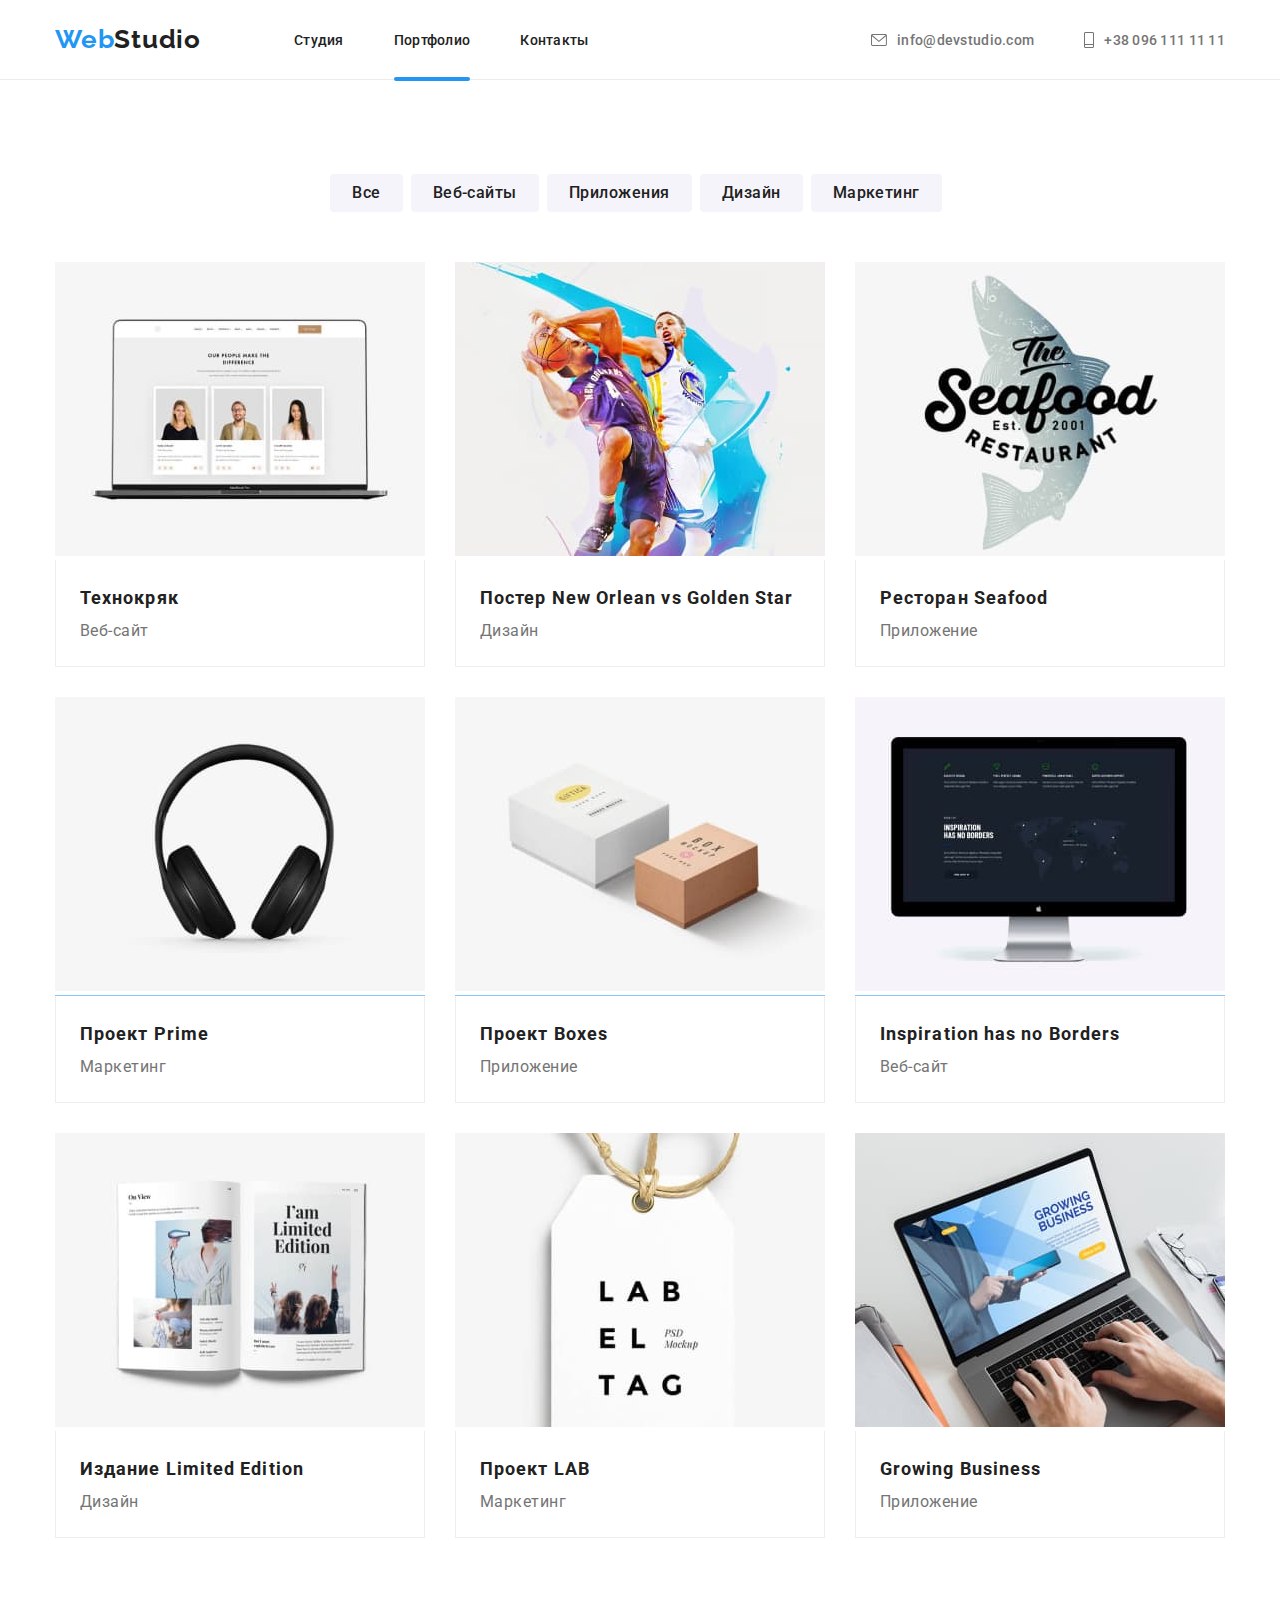
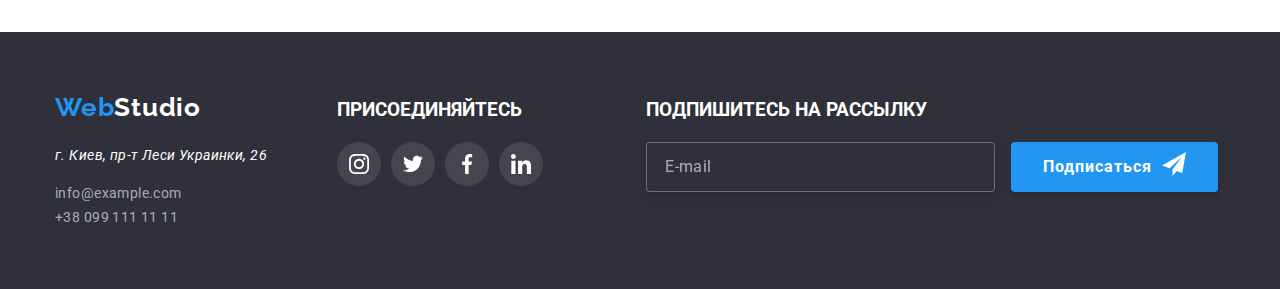
==== portfolio.html @ b33596d6 "8 hw" ====
<!DOCTYPE html>
<html lang="en">
  <head>
    <meta charset="UTF-8" />
    <meta http-equiv="X-UA-Compatible" content="IE=edge" />
    <meta name="viewport" content="width=device-width, initial-scale=1.0" />
    <title>Document</title>
    <link
      rel="stylesheet"
      href="https://cdnjs.cloudflare.com/ajax/libs/modern-normalize/1.1.0/modern-normalize.min.css"
    />
    <link rel="preconnect" href="https://fonts.googleapis.com" />
    <link rel="preconnect" href="https://fonts.gstatic.com" crossorigin />
    <link
      href="https://fonts.googleapis.com/css2?family=Raleway:wght@700&family=Roboto:wght@400;500;700;900&display=swap"
      rel="stylesheet"
    />
    <link rel="stylesheet" href="./css/portfolio.min.css" />
  </head>
  <body>
    <header class="page-header">
      <div class="container header-box">
        <nav class="site-nav">
          <a href="#" class="site-nav__text"
            ><span class="site-nav__logo">Web</span
            ><span class="site-nav__text-size">Studio</span></a
          >
          <ul class="menu">
            <li class="menu__item">
              <a class="menu__link" href="./index.html">Студия</a>
            </li>

            <li class="menu__item">
              <a
                class="menu__link menu__link--activ"
                id="link__curent"
                href="./portfolio.html"
                >Портфолио</a
              >
            </li>

            <li class="menu__item">
              <a class="menu__link" href="#">Контакты</a>
            </li>
          </ul>
        </nav>

        <ul class="list-link">
          <li class="list-link__item">
            <a class="list-link__button" href="mailto:info@devstudio.com">
              <svg class="list-linc__icon" width="16" height="12">
                <use href="./images/symbol-defs.svg#icon-envelope"></use>
              </svg>
              info@devstudio.com</a
            >
          </li>

          <li class="list-link__item">
            <a class="list-link__button" href="tel:+380961111111">
              <svg class="list-link__contact" width="10" height="16">
                <use href="./images/symbol-defs.svg#icon-Vector"></use>
              </svg>
              +38 096 111 11 11</a
            >
          </li>
        </ul>
      </div>
    </header>

    <main>
      <section class="section-pic">
        <div class="container">
          <ul class="section-pic__list">
            <li class="section-pic__item">
              <button class="section-pic__button" type="button">Все</button>
            </li>
            <li class="item">
              <button class="section-pic__button" type="button">Веб-сайты</button>
            </li>
            <li class="item">
              <button class="section-pic__button" type="button">Приложения</button>
            </li>
            <li class="item">
              <button class="section-pic__button" type="button">Дизайн</button>
            </li>
            <li class="item">
              <button class="section-pic__button" type="button">Маркетинг</button>
            </li>
          </ul>

          <h2 class="hidden">picture</h2>
          <ul class="pic-list">
            <li class="pic-list__item">
              <a class="pic-list__link" href="#">
                <div class="thumb-pic">
                  <img src="./images/pic1.jpg" alt="" width="370" />
                  <div class="thumb-section">
                    <p class="thumb-section__text">
                      Технокряк это современная площадка распространения
                      коронавируса. Компании используют эту платформу для
                      цифрового шпионажа и атак на защищённые сервера
                      конкурентов.
                    </p>
                  </div>
                </div>
                <div class="thumb-paragraph">
                  <h3 class="thumb-paragraph__title">Технокряк</h3>
                  <p class="thumb-paragraph__text">Веб-сайт</p>
                </div>
              </a>
            </li>

            <li class="pic-list__item">
              <a href="#" class="pic-list__link">
                <div class="thumb-pic">
                  <img src="./images/pic2.jpg" alt="" width="370" />
                  <div class="thumb-section">
                    <p class="thumb-section__text">
                      Технокряк это современная площадка распространения
                      коронавируса. Компании используют эту платформу для
                      цифрового шпионажа и атак на защищённые сервера
                      конкурентов.
                    </p>
                  </div>
                </div>
                <div class="thumb-paragraph">
                  <h3 class="thumb-paragraph__title" >Постер New Orlean vs Golden Star</h3>
                  <p class="thumb-paragraph__text">Дизайн</p>
                </div>
              </a>
            </li>

            <li class="pic-list__item">
              <a href="#" class="pic-list__link">
                <div class="thumb-pic">
                  <img src="./images/pic3.jpg" alt="" width="370" />
                  <div class="thumb-section">
                    <p class="thumb-section__text">
                      Технокряк это современная площадка распространения
                      коронавируса. Компании используют эту платформу для
                      цифрового шпионажа и атак на защищённые сервера
                      конкурентов.
                    </p>
                  </div>
                </div>
                <div class="thumb-paragraph">
                  <h3 class="thumb-paragraph__title">Ресторан Seafood</h3>
                  <p class="thumb-paragraph__text">Приложение</p>
                </div>
              </a>
            </li>

            <li class="pic-list__item">
              <a href="#" class="pic-list__link">
                <div class="thumb-pic">
                  <img src="./images/pic4.jpg" alt="" width="370" />
                  <div class="thumb-section">
                    <p class="thumb-section__text">
                      Технокряк это современная площадка распространения
                      коронавируса. Компании используют эту платформу для
                      цифрового шпионажа и атак на защищённые сервера
                      конкурентов.
                    </p>
                  </div>
                </div>
                <div class="thumb-paragraph">
                  <h3 class="thumb-paragraph__title">Проект Prime</h3>
                  <p class="thumb-paragraph__text">Маркетинг</p>
                </div>
              </a>
            </li>

            <li class="pic-list__item">
              <a href="#" class="pic-list__link">
                <div class="thumb-pic">
                  <img src="./images/pic5.jpg" alt="" width="370" />
                  <div class="thumb-section">
                    <p class="thumb-section__text">
                      Технокряк это современная площадка распространения
                      коронавируса. Компании используют эту платформу для
                      цифрового шпионажа и атак на защищённые сервера
                      конкурентов.
                    </p>
                  </div>
                </div>
                <div class="thumb-paragraph">
                  <h3 class="thumb-paragraph__title">Проект Boxes</h3>
                  <p class="thumb-paragraph__text">Приложение</p>
                </div>
              </a>
            </li>

            <li class="pic-list__item">
              <a href="#" class="pic-list__link">
                <div class="thumb-pic">
                  <img src="./images/pic6.jpg" alt="" width="370" />
                  <div class="thumb-section">
                    <p class="thumb-section__text">
                      Технокряк это современная площадка распространения
                      коронавируса. Компании используют эту платформу для
                      цифрового шпионажа и атак на защищённые сервера
                      конкурентов.
                    </p>
                  </div>
                </div>
                <div class="thumb-paragraph">
                  <h3  class="thumb-paragraph__title">Inspiration has no Borders</h3>
                  <p class="thumb-paragraph__text">Веб-сайт</p>
                </div>
              </a>
            </li>

            <li class="pic-list__item">
              <a href="#" class="pic-list__link">
                <div class="thumb-pic">
                  <img src="./images/pic7.jpg" alt="" width="370" />
                  <div class="thumb-section">
                    <p class="thumb-section__text">
                      Технокряк это современная площадка распространения
                      коронавируса. Компании используют эту платформу для
                      цифрового шпионажа и атак на защищённые сервера
                      конкурентов.
                    </p>
                  </div>
                </div>
                <div class="thumb-paragraph">
                  <h3 class="thumb-paragraph__title">Издание Limited Edition</h3>
                  <p class="thumb-paragraph__text">Дизайн</p>
                </div>
              </a>
            </li>

            <li class="pic-list__item">
              <a href="#" class="pic-list__link">
                <div class="thumb-pic">
                  <img src="./images/pic8.jpg" alt="" width="370" />
                  <div class="thumb-section">
                    <p class="thumb-section__text">
                      Технокряк это современная площадка распространения
                      коронавируса. Компании используют эту платформу для
                      цифрового шпионажа и атак на защищённые сервера
                      конкурентов.
                    </p>
                  </div>
                </div>
                <div class="thumb-paragraph">
                  <h3 class="thumb-paragraph__title">Проект LAB</h3>
                  <p class="thumb-paragraph__text">Маркетинг</p>
                </div>
              </a>
            </li>



            <li class="pic-list__item">
              <a href="#" class="pic-list__link">
                <div class="thumb-pic">
                  <img
                    class=thumb-section"
                    src="./images/pic9.jpg"
                    alt=""
                    width="370"
                  />
                  <div class="thumb-section">
                    <p class="thumb-section__text">
                      Технокряк это современная площадка распространения
                      коронавируса. Компании используют эту платформу для
                      цифрового шпионажа и атак на защищённые сервера
                      конкурентов.
                    </p>
                  </div>
                </div>
                <div class="thumb-paragraph">
                  <h3 class="thumb-paragraph__title">Growing Business</h3>
                  <p class="thumb-paragraph__text">Приложение</p>
                </div>
              </a>
            </li>
          </ul>
        </div>
      </section>
    </main>

    <!-- footer -->

    <footer class="footer">
      <div class="container footer-container">
        <div class="footer-content">
          <a href="#" class="footer-content__logo"
            ><span class="footer-content--logo">Web</span>Studio</a
          >
          <address class="footer-content__adress">
            <p class="footer-content__text">г. Киев, пр-т Леси Украинки, 26</p>
            <ul class="footer-content__list">
              <li><a class="footer-content__link" href="mailto:info@example.com">info@example.com</a></li>
              <li><a class="footer-content__link href="tel:+380991111111">+38 099 111 11 11</a></li>
            </ul>
          </address>
        </div>

        <div class="footer-social">
          <h3 class="footer-social__title">присоединяйтесь</h3>
          <ul class="footer-social__list">
            <li class="footer-social__item">
              <a href="#" class="footer-social__link">
                <svg class="footer-social__icon" width="20" height="20">
                  <use href="./images/symbol-defs2.svg#icon-instagram"></use>
                </svg>
              </a>
            </li>

            <li class="footer-social__item">
              <a class="footer-social__link" href="#">
                <svg class="footer-social__icon" width="20" height="20">
                  <use href="./images/symbol-defs2.svg#icon-twitter"></use>
                </svg>
              </a>
            </li>

            <li class="footer-social__item">
              <a class="footer-social__link" href="#">
                <svg class="footer-social__icon" width="20" height="20">
                  <use href="./images/symbol-defs2.svg#icon-facebook"></use>
                </svg>
              </a>
            </li>

            <li class="footer-social__item">
              <a class="footer-social__link" href="#">
                <svg class="footer-social__icon" width="20" height="20">
                  <use href="./images/symbol-defs2.svg#icon-linkedin"></use>
                </svg>
              </a>
            </li>
          </ul>
        </div>

        <div class="footer-form">
          <h3 class="footer-social__title">Подпишитесь на рассылку</h3>
          <input class="footer-form__input" type="email" name="email" id="email" placeholder="E-mail" />
          <button type="submit" class="btn-box-form">
            Подписаться
            <svg class="footer-form__icon" width="24" height="24">
              <use href="./images/symbol-defs6.svg#icon-send"></use>
            </svg>
          </button>
          
        </div>
      </div>
    </footer>

  </body>
</html>
---- css/portfolio.min.css ----
body{font-family:"Roboto",sans-serif}li{list-style-type:none}.list{padding:0;margin:0}.container{width:1200px;margin:0 auto;padding-left:15px;padding-right:15px}.header-box{display:-webkit-box;display:-ms-flexbox;display:flex;margin-left:auto}.page-header{border-bottom:1px solid #ececec}.section-box{padding-top:94px}.header{margin:0}.site-nav__logo{color:#2196f3;font-family:Raleway;font-weight:bold;font-size:26px;line-height:31px;letter-spacing:.03em}.studio{color:#212121}.site-nav__text-size{text-decoration:none;color:#212121;font-family:Raleway;font-weight:bold;font-size:26px;line-height:31px;letter-spacing:.03em}.site-nav{display:-webkit-box;display:-ms-flexbox;display:flex;-webkit-box-align:center;-ms-flex-align:center;align-items:center}.site-nav a{display:block;padding-bottom:24px;padding-top:24px;color:#212121;text-decoration:none;font-weight:500;font-size:14px;line-height:16px;letter-spacing:.02em;-webkit-transition:color 250ms cubic-bezier(0.4, 0, 0.2, 1);-o-transition:color 250ms cubic-bezier(0.4, 0, 0.2, 1);transition:color 250ms cubic-bezier(0.4, 0, 0.2, 1)}.menu{display:-webkit-box;display:-ms-flexbox;display:flex;margin-left:93px;padding:0;margin-top:0;margin-bottom:0}.menu__item{margin-right:50px}.menu__item:last-child{margin-right:0}.menu__link--activ{position:relative;display:block}.menu__link--activ::after{content:"";position:absolute;left:0;bottom:-9px;display:block;width:100%;height:4px;background-color:tomato;border-radius:2px;background:#2196f3;-webkit-transition:opacity 250ms cubic-bezier(0.4, 0, 0.2, 1);-o-transition:opacity 250ms cubic-bezier(0.4, 0, 0.2, 1);transition:opacity 250ms cubic-bezier(0.4, 0, 0.2, 1)}.menu__link:hover::after,.menu__link:focus::after{opacity:1}.menu__link:hover,.menu__link:focus{color:#2196f3}.list-link{display:-webkit-box;display:-ms-flexbox;display:flex;margin-left:auto;margin-top:0;margin-bottom:0;display:flex;margin-left:auto;padding:0}.list-link a{color:#757575;text-decoration:none;font-weight:500;font-size:14px;line-height:16px;letter-spacing:.02em}.list-link__item{margin-left:auto;display:-webkit-box;display:-ms-flexbox;display:flex;-webkit-box-align:center;-ms-flex-align:center;align-items:center}.list-link__button:hover svg,.list-link__button:focus svg{fill:#2196f3}.list-link__contact{margin-right:10px;fill:#757575;-webkit-transition:fill 250ms cubic-bezier(0.4, 0, 0.2, 1);-o-transition:fill 250ms cubic-bezier(0.4, 0, 0.2, 1);transition:fill 250ms cubic-bezier(0.4, 0, 0.2, 1)}.list-linc__icon{margin-right:10px;fill:#757575;-webkit-transition:fill 250ms cubic-bezier(0.4, 0, 0.2, 1);-o-transition:fill 250ms cubic-bezier(0.4, 0, 0.2, 1);transition:fill 250ms cubic-bezier(0.4, 0, 0.2, 1)}.list-link__button{margin-left:50px;display:-webkit-box;display:-ms-flexbox;display:flex;-webkit-box-align:center;-ms-flex-align:center;align-items:center;-webkit-transition:color 250ms cubic-bezier(0.4, 0, 0.2, 1);-o-transition:color 250ms cubic-bezier(0.4, 0, 0.2, 1);transition:color 250ms cubic-bezier(0.4, 0, 0.2, 1)}.list-link__button:hover,.list-link__button:focus{color:#2196f3}.list-link__button:hover .list-link__contact{fill:#2196f3}.list-link__button:hover .list-linc__icon{fill:#2196f3}.hidden{position:absolute;clip:rect(0 0 0 0);width:1px;height:1px;margin:-1px}.section-pic{padding-top:94px;padding-bottom:94px}.section-pic__list{display:-webkit-box;display:-ms-flexbox;display:flex;-webkit-box-pack:center;-ms-flex-pack:center;justify-content:center;padding-left:0;margin:0;margin-bottom:50px}.section-pic__button{background:#f5f4fa;border:none;color:#212121;font-style:normal;font-weight:500;font-size:16px;line-height:26px;letter-spacing:.03em;font-family:inherit;padding:6px 22px;border-radius:4px;margin-right:8px;cursor:pointer;-webkit-transition:background 250ms cubic-bezier(0.4, 0, 0.2, 1),color 250ms cubic-bezier(0.4, 0, 0.2, 1),-webkit-box-shadow 250ms cubic-bezier(0.4, 0, 0.2, 1);transition:background 250ms cubic-bezier(0.4, 0, 0.2, 1),color 250ms cubic-bezier(0.4, 0, 0.2, 1),-webkit-box-shadow 250ms cubic-bezier(0.4, 0, 0.2, 1);-o-transition:background 250ms cubic-bezier(0.4, 0, 0.2, 1),color 250ms cubic-bezier(0.4, 0, 0.2, 1),box-shadow 250ms cubic-bezier(0.4, 0, 0.2, 1);transition:background 250ms cubic-bezier(0.4, 0, 0.2, 1),color 250ms cubic-bezier(0.4, 0, 0.2, 1),box-shadow 250ms cubic-bezier(0.4, 0, 0.2, 1);transition:background 250ms cubic-bezier(0.4, 0, 0.2, 1),color 250ms cubic-bezier(0.4, 0, 0.2, 1),box-shadow 250ms cubic-bezier(0.4, 0, 0.2, 1),-webkit-box-shadow 250ms cubic-bezier(0.4, 0, 0.2, 1)}.section-pic__button:hover,.section-pic__button:focus{background-color:#2196f3;color:#fff;-webkit-box-shadow:0px 3px 1px rgba(0,0,0,.1),0px 1px 2px rgba(0,0,0,.08),0px 2px 2px rgba(0,0,0,.12);box-shadow:0px 3px 1px rgba(0,0,0,.1),0px 1px 2px rgba(0,0,0,.08),0px 2px 2px rgba(0,0,0,.12)}.pic-list{display:-webkit-box;display:-ms-flexbox;display:flex;-ms-flex-wrap:wrap;flex-wrap:wrap;margin:0;padding:0;margin-top:-30px;margin-left:-30px}.pic-list__item{-ms-flex-preferred-size:calc((100% - 90px) / 3);flex-basis:calc((100% - 90px) / 3);margin-left:30px;margin-top:30px}.pic-list__link{display:block;text-decoration:none;-webkit-transition:-webkit-box-shadow 250ms cubic-bezier(0.4, 0, 0.2, 1);transition:-webkit-box-shadow 250ms cubic-bezier(0.4, 0, 0.2, 1);-o-transition:box-shadow 250ms cubic-bezier(0.4, 0, 0.2, 1);transition:box-shadow 250ms cubic-bezier(0.4, 0, 0.2, 1);transition:box-shadow 250ms cubic-bezier(0.4, 0, 0.2, 1), -webkit-box-shadow 250ms cubic-bezier(0.4, 0, 0.2, 1)}.pic-list__link:hover,.pic-list__link:focus{-webkit-box-shadow:0px 1px 1px rgba(0,0,0,.12),0px 4px 4px rgba(0,0,0,.06),1px 4px 6px rgba(0,0,0,.16);box-shadow:0px 1px 1px rgba(0,0,0,.12),0px 4px 4px rgba(0,0,0,.06),1px 4px 6px rgba(0,0,0,.16)}.pic-list__link:hover .thumb-section,.pic-list__link:focus .thumb-section{-webkit-transform:translateY(0);-ms-transform:translateY(0);transform:translateY(0)}.thumb-pic{position:relative;overflow:hidden}.thumb-pic::before{display:inline-block}.thumb-section{-webkit-transform:translateY(100%);-ms-transform:translateY(100%);transform:translateY(100%);-webkit-transition:-webkit-transform 250ms cubic-bezier(0.4, 0, 0.2, 1);transition:-webkit-transform 250ms cubic-bezier(0.4, 0, 0.2, 1);-o-transition:transform 250ms cubic-bezier(0.4, 0, 0.2, 1);transition:transform 250ms cubic-bezier(0.4, 0, 0.2, 1);transition:transform 250ms cubic-bezier(0.4, 0, 0.2, 1), -webkit-transform 250ms cubic-bezier(0.4, 0, 0.2, 1);position:absolute;top:0;left:0;padding:63px 24px;display:inline-block;content:"";width:100%;height:100%;background:rgba(33,150,243,.9)}.thumb-section__text{font-family:Roboto;font-style:normal;font-weight:400;font-size:18px;line-height:28px;letter-spacing:.03em;color:#fff}.thumb-paragraph{border-right:1px solid #eee;border-bottom:1px solid #eee;border-left:1px solid #eee;padding:20px 24px}.thumb-paragraph__title{font-weight:700;font-size:18px;line-height:36px;letter-spacing:.06em;color:#212121;margin:0}.thumb-paragraph__text{font-weight:normal;font-size:16px;line-height:30px;letter-spacing:.03em;color:#757575;margin:0}.footer{background:#2f303a;padding-top:60px;padding-bottom:60px}.footer-container{display:-webkit-box;display:-ms-flexbox;display:flex;-webkit-box-align:baseline;-ms-flex-align:baseline;align-items:baseline}.footer-content__logo{display:inline-block;padding-bottom:20px;color:#fff;font-family:Raleway;text-decoration:none;font-weight:bold;font-size:26px;line-height:31px;letter-spacing:.03em}.footer-content--logo{color:#2196f3;font-family:Raleway;font-weight:bold;font-size:26px;line-height:31px;letter-spacing:.03em}.footer-content__text{color:#fff;font-weight:normal;font-size:14px;line-height:24px;letter-spacing:.03em;margin-top:0}.footer-content__list{padding:0;margin:0}.footer-content__link{color:rgba(255,255,255,.6);text-decoration:none;font-style:normal;font-weight:400;font-size:14px;line-height:24px;letter-spacing:.03em}.footer-social{margin-left:70px}.footer-social__title{color:#fff;margin:0;margin-bottom:20px;text-transform:uppercase}.footer-social__list{display:-webkit-box;display:-ms-flexbox;display:flex;margin:0;padding:0}.footer-social__item{margin-right:10px}.footer-social__link{width:44px;height:44px;background-color:rgba(255,255,255,.1);border-radius:50%;display:-webkit-inline-box;display:-ms-inline-flexbox;display:inline-flex;-webkit-box-align:center;-ms-flex-align:center;align-items:center;-webkit-box-pack:center;-ms-flex-pack:center;justify-content:center;-webkit-transition:background-color 250ms cubic-bezier(0.4, 0, 0.2, 1);-o-transition:background-color 250ms cubic-bezier(0.4, 0, 0.2, 1);transition:background-color 250ms cubic-bezier(0.4, 0, 0.2, 1)}.footer-social__link:hover .footer-social__icon,.footer-social__link:focus .footer-social__icon{fill:#fff}.footer-social__link:hover,.footer-social__link:focus{background-color:#2196f3}.footer-social__link:last-child{margin-right:0}.footer-social__icon{fill:#fff}.footer-form{margin-left:93px}.footer-form__input{width:349px;height:50px;margin-right:12px;border:1px solid rgba(255,255,255,.3);-webkit-filter:drop-shadow(0px 4px 4px rgba(0, 0, 0, 0.15));filter:drop-shadow(0px 4px 4px rgba(0, 0, 0, 0.15));border-radius:4px;background:#2f303a;color:#fff}.btn-box-form{display:-webkit-inline-box;display:-ms-inline-flexbox;display:inline-flex;color:#fff;background:#2196f3;font-weight:700;font-size:16px;font-family:inherit;line-height:30px;text-align:center;letter-spacing:.06em;padding:10px 32px;border:none;background:#2196f3;-webkit-box-shadow:0px 4px 4px rgba(0,0,0,.15);box-shadow:0px 4px 4px rgba(0,0,0,.15);border-radius:4px;cursor:pointer}.footer-form__icon{margin-left:10px}.footer-form__input::-webkit-input-placeholder{padding:15px 0 15px 16px;font-size:16px;line-height:20px;letter-spacing:.03em;color:rgba(255,255,255,.6)}.footer-form__input::-moz-placeholder{padding:15px 0 15px 16px;font-size:16px;line-height:20px;letter-spacing:.03em;color:rgba(255,255,255,.6)}.footer-form__input:-ms-input-placeholder{padding:15px 0 15px 16px;font-size:16px;line-height:20px;letter-spacing:.03em;color:rgba(255,255,255,.6)}.footer-form__input::-ms-input-placeholder{padding:15px 0 15px 16px;font-size:16px;line-height:20px;letter-spacing:.03em;color:rgba(255,255,255,.6)}.footer-form__input::placeholder{padding:15px 0 15px 16px;font-size:16px;line-height:20px;letter-spacing:.03em;color:rgba(255,255,255,.6)}.footer-social__title{color:#fff;margin:0;margin-bottom:20px;text-transform:uppercase}/*# sourceMappingURL=portfolio.min.css.map */
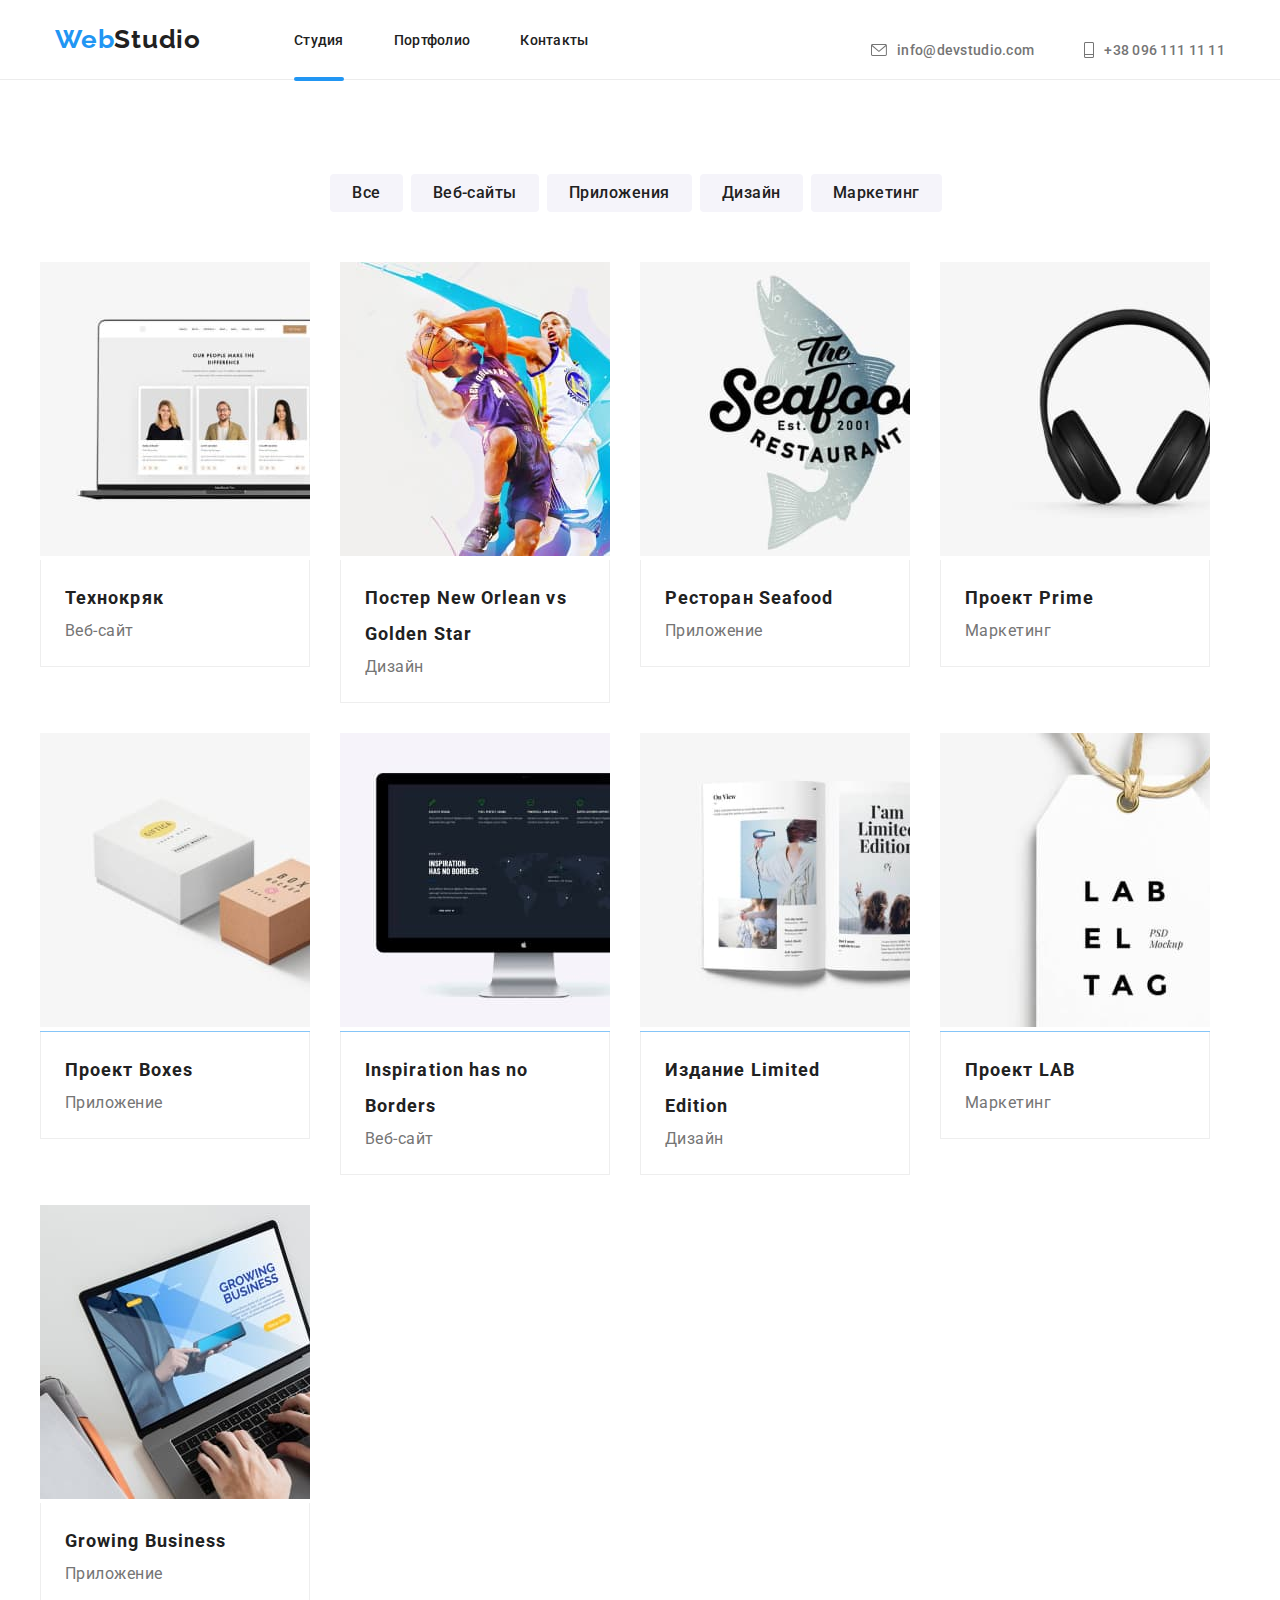
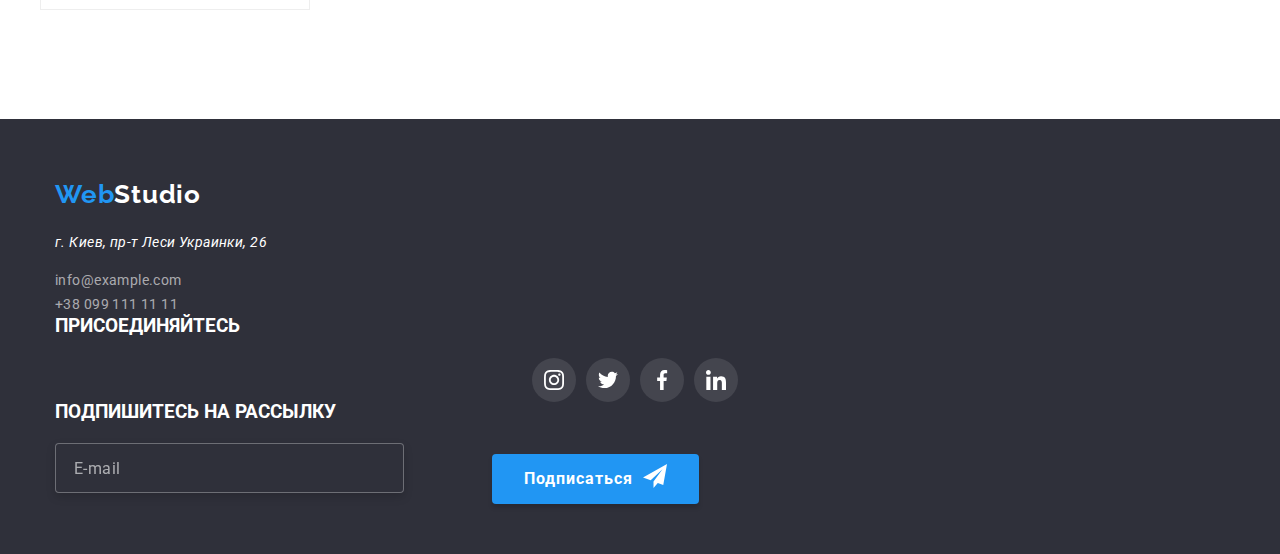
==== commit fb63b2a7: "almost the end" ====
--- a/portfolio.html
+++ b/portfolio.html
@@ -18,36 +18,92 @@
     <link rel="stylesheet" href="./css/portfolio.min.css" />
   </head>
   <body>
+
+   
     <header class="page-header">
       <div class="container header-box">
         <nav class="site-nav">
-          <a href="#" class="site-nav__text"
-            ><span class="site-nav__logo">Web</span
-            ><span class="site-nav__text-size">Studio</span></a
-          >
+          <a href="#" class=" site-nav__text "><span class="site-nav__logo">Web</span><span class="site-nav__text-size">Studio</span></a>
+          
+            <button
+            class="menu-toggle js-open-menu"
+            aria-expanded="false"
+            aria-controls="mobile-menu">
+         
+            <svg width="40" height="40" aria aria-label="переключатель мобильного меню"> 
+            
+              <use class="icon-menu" href="./images/sprite.svg#icon-menu"></use>
+              
+            </svg>
+          </button>
+          <div class="menu-container js-menu-container" id="mobile-menu" >
+            <button class="menu-toggle js-close-menu">
+             <svg width="40" height="40">
+              <use class="icon-cross" href="./images/sprite.svg#icon-cross"></use>
+            </button>
+
+             </svg>
+            
+<div class="box" >
+  <ul class="box__list">
+    <li class="box__box">
+      <a  id="box__item" class="menu__link" href="./index.html">Студия</a>
+    </li>
+
+    <li  class="box__box">
+      <a  id="box__item" class="menu__link" href="./portfolio.html">Портфолио</a>
+    </li>
+
+    <li  class="box__box">
+      <a  id="box__item" class="menu__link" href="#">Контакты</a>
+    </li>
+  </ul>
+  
+  <ul class="phone">
+    <li class="phone__list" >
+      <a id="phone__link" href="tel:+380961111111"> +38 096 111 11 11</a>
+    </li>
+    <li class="mail__list">
+      <a  id="mail__link" href="mailto:info@devstudio.com">info@devstudio.com</a>
+    </li>
+  </ul>
+<div class="social-department">
+  <span class="social-department__link" >Instagram</span>  |  <span class="social-department__link">Twitter</span>  |  <span class="social-department__link">Facebook</span>  |  <span class="social-department__link">LinkedIn</span>
+</div>
+  
+</div>
+
+
+          </div>
+
           <ul class="menu">
             <li class="menu__item">
-              <a class="menu__link" href="./index.html">Студия</a>
-            </li>
-
+              <a
+                class="menu__link  menu__link--activ"
+                id="link__curent"
+                href="./index.html"
+                >Студия</a
+              >
+            </li>
             <li class="menu__item">
-              <a
-                class="menu__link menu__link--activ"
-                id="link__curent"
-                href="./portfolio.html"
-                >Портфолио</a
-              >
+              <a class="menu__link" href="./portfolio.html">Портфолио</a>
             </li>
 
             <li class="menu__item">
               <a class="menu__link" href="#">Контакты</a>
             </li>
           </ul>
+         
         </nav>
+
+
 
         <ul class="list-link">
           <li class="list-link__item">
-            <a class="list-link__button" href="mailto:info@devstudio.com">
+            <a
+              class="list-link__button"
+              href="mailto:info@devstudio.com"
+            >
               <svg class="list-linc__icon" width="16" height="12">
                 <use href="./images/symbol-defs.svg#icon-envelope"></use>
               </svg>
@@ -65,6 +121,7 @@
           </li>
         </ul>
       </div>
+
     </header>
 
     <main>
@@ -285,6 +342,7 @@
 
     <footer class="footer">
       <div class="container footer-container">
+       <div class="beseline">
         <div class="footer-content">
           <a href="#" class="footer-content__logo"
             ><span class="footer-content--logo">Web</span>Studio</a
@@ -334,6 +392,7 @@
             </li>
           </ul>
         </div>
+       </div>
 
         <div class="footer-form">
           <h3 class="footer-social__title">Подпишитесь на рассылку</h3>
@@ -349,5 +408,6 @@
       </div>
     </footer>
 
+    <Script src="./js/menu.js"></Script>
   </body>
 </html>
--- a/css/portfolio.min.css
+++ b/css/portfolio.min.css
@@ -1 +1 @@
-body{font-family:"Roboto",sans-serif}li{list-style-type:none}.list{padding:0;margin:0}.container{width:1200px;margin:0 auto;padding-left:15px;padding-right:15px}.header-box{display:-webkit-box;display:-ms-flexbox;display:flex;margin-left:auto}.page-header{border-bottom:1px solid #ececec}.section-box{padding-top:94px}.header{margin:0}.site-nav__logo{color:#2196f3;font-family:Raleway;font-weight:bold;font-size:26px;line-height:31px;letter-spacing:.03em}.studio{color:#212121}.site-nav__text-size{text-decoration:none;color:#212121;font-family:Raleway;font-weight:bold;font-size:26px;line-height:31px;letter-spacing:.03em}.site-nav{display:-webkit-box;display:-ms-flexbox;display:flex;-webkit-box-align:center;-ms-flex-align:center;align-items:center}.site-nav a{display:block;padding-bottom:24px;padding-top:24px;color:#212121;text-decoration:none;font-weight:500;font-size:14px;line-height:16px;letter-spacing:.02em;-webkit-transition:color 250ms cubic-bezier(0.4, 0, 0.2, 1);-o-transition:color 250ms cubic-bezier(0.4, 0, 0.2, 1);transition:color 250ms cubic-bezier(0.4, 0, 0.2, 1)}.menu{display:-webkit-box;display:-ms-flexbox;display:flex;margin-left:93px;padding:0;margin-top:0;margin-bottom:0}.menu__item{margin-right:50px}.menu__item:last-child{margin-right:0}.menu__link--activ{position:relative;display:block}.menu__link--activ::after{content:"";position:absolute;left:0;bottom:-9px;display:block;width:100%;height:4px;background-color:tomato;border-radius:2px;background:#2196f3;-webkit-transition:opacity 250ms cubic-bezier(0.4, 0, 0.2, 1);-o-transition:opacity 250ms cubic-bezier(0.4, 0, 0.2, 1);transition:opacity 250ms cubic-bezier(0.4, 0, 0.2, 1)}.menu__link:hover::after,.menu__link:focus::after{opacity:1}.menu__link:hover,.menu__link:focus{color:#2196f3}.list-link{display:-webkit-box;display:-ms-flexbox;display:flex;margin-left:auto;margin-top:0;margin-bottom:0;display:flex;margin-left:auto;padding:0}.list-link a{color:#757575;text-decoration:none;font-weight:500;font-size:14px;line-height:16px;letter-spacing:.02em}.list-link__item{margin-left:auto;display:-webkit-box;display:-ms-flexbox;display:flex;-webkit-box-align:center;-ms-flex-align:center;align-items:center}.list-link__button:hover svg,.list-link__button:focus svg{fill:#2196f3}.list-link__contact{margin-right:10px;fill:#757575;-webkit-transition:fill 250ms cubic-bezier(0.4, 0, 0.2, 1);-o-transition:fill 250ms cubic-bezier(0.4, 0, 0.2, 1);transition:fill 250ms cubic-bezier(0.4, 0, 0.2, 1)}.list-linc__icon{margin-right:10px;fill:#757575;-webkit-transition:fill 250ms cubic-bezier(0.4, 0, 0.2, 1);-o-transition:fill 250ms cubic-bezier(0.4, 0, 0.2, 1);transition:fill 250ms cubic-bezier(0.4, 0, 0.2, 1)}.list-link__button{margin-left:50px;display:-webkit-box;display:-ms-flexbox;display:flex;-webkit-box-align:center;-ms-flex-align:center;align-items:center;-webkit-transition:color 250ms cubic-bezier(0.4, 0, 0.2, 1);-o-transition:color 250ms cubic-bezier(0.4, 0, 0.2, 1);transition:color 250ms cubic-bezier(0.4, 0, 0.2, 1)}.list-link__button:hover,.list-link__button:focus{color:#2196f3}.list-link__button:hover .list-link__contact{fill:#2196f3}.list-link__button:hover .list-linc__icon{fill:#2196f3}.hidden{position:absolute;clip:rect(0 0 0 0);width:1px;height:1px;margin:-1px}.section-pic{padding-top:94px;padding-bottom:94px}.section-pic__list{display:-webkit-box;display:-ms-flexbox;display:flex;-webkit-box-pack:center;-ms-flex-pack:center;justify-content:center;padding-left:0;margin:0;margin-bottom:50px}.section-pic__button{background:#f5f4fa;border:none;color:#212121;font-style:normal;font-weight:500;font-size:16px;line-height:26px;letter-spacing:.03em;font-family:inherit;padding:6px 22px;border-radius:4px;margin-right:8px;cursor:pointer;-webkit-transition:background 250ms cubic-bezier(0.4, 0, 0.2, 1),color 250ms cubic-bezier(0.4, 0, 0.2, 1),-webkit-box-shadow 250ms cubic-bezier(0.4, 0, 0.2, 1);transition:background 250ms cubic-bezier(0.4, 0, 0.2, 1),color 250ms cubic-bezier(0.4, 0, 0.2, 1),-webkit-box-shadow 250ms cubic-bezier(0.4, 0, 0.2, 1);-o-transition:background 250ms cubic-bezier(0.4, 0, 0.2, 1),color 250ms cubic-bezier(0.4, 0, 0.2, 1),box-shadow 250ms cubic-bezier(0.4, 0, 0.2, 1);transition:background 250ms cubic-bezier(0.4, 0, 0.2, 1),color 250ms cubic-bezier(0.4, 0, 0.2, 1),box-shadow 250ms cubic-bezier(0.4, 0, 0.2, 1);transition:background 250ms cubic-bezier(0.4, 0, 0.2, 1),color 250ms cubic-bezier(0.4, 0, 0.2, 1),box-shadow 250ms cubic-bezier(0.4, 0, 0.2, 1),-webkit-box-shadow 250ms cubic-bezier(0.4, 0, 0.2, 1)}.section-pic__button:hover,.section-pic__button:focus{background-color:#2196f3;color:#fff;-webkit-box-shadow:0px 3px 1px rgba(0,0,0,.1),0px 1px 2px rgba(0,0,0,.08),0px 2px 2px rgba(0,0,0,.12);box-shadow:0px 3px 1px rgba(0,0,0,.1),0px 1px 2px rgba(0,0,0,.08),0px 2px 2px rgba(0,0,0,.12)}.pic-list{display:-webkit-box;display:-ms-flexbox;display:flex;-ms-flex-wrap:wrap;flex-wrap:wrap;margin:0;padding:0;margin-top:-30px;margin-left:-30px}.pic-list__item{-ms-flex-preferred-size:calc((100% - 90px) / 3);flex-basis:calc((100% - 90px) / 3);margin-left:30px;margin-top:30px}.pic-list__link{display:block;text-decoration:none;-webkit-transition:-webkit-box-shadow 250ms cubic-bezier(0.4, 0, 0.2, 1);transition:-webkit-box-shadow 250ms cubic-bezier(0.4, 0, 0.2, 1);-o-transition:box-shadow 250ms cubic-bezier(0.4, 0, 0.2, 1);transition:box-shadow 250ms cubic-bezier(0.4, 0, 0.2, 1);transition:box-shadow 250ms cubic-bezier(0.4, 0, 0.2, 1), -webkit-box-shadow 250ms cubic-bezier(0.4, 0, 0.2, 1)}.pic-list__link:hover,.pic-list__link:focus{-webkit-box-shadow:0px 1px 1px rgba(0,0,0,.12),0px 4px 4px rgba(0,0,0,.06),1px 4px 6px rgba(0,0,0,.16);box-shadow:0px 1px 1px rgba(0,0,0,.12),0px 4px 4px rgba(0,0,0,.06),1px 4px 6px rgba(0,0,0,.16)}.pic-list__link:hover .thumb-section,.pic-list__link:focus .thumb-section{-webkit-transform:translateY(0);-ms-transform:translateY(0);transform:translateY(0)}.thumb-pic{position:relative;overflow:hidden}.thumb-pic::before{display:inline-block}.thumb-section{-webkit-transform:translateY(100%);-ms-transform:translateY(100%);transform:translateY(100%);-webkit-transition:-webkit-transform 250ms cubic-bezier(0.4, 0, 0.2, 1);transition:-webkit-transform 250ms cubic-bezier(0.4, 0, 0.2, 1);-o-transition:transform 250ms cubic-bezier(0.4, 0, 0.2, 1);transition:transform 250ms cubic-bezier(0.4, 0, 0.2, 1);transition:transform 250ms cubic-bezier(0.4, 0, 0.2, 1), -webkit-transform 250ms cubic-bezier(0.4, 0, 0.2, 1);position:absolute;top:0;left:0;padding:63px 24px;display:inline-block;content:"";width:100%;height:100%;background:rgba(33,150,243,.9)}.thumb-section__text{font-family:Roboto;font-style:normal;font-weight:400;font-size:18px;line-height:28px;letter-spacing:.03em;color:#fff}.thumb-paragraph{border-right:1px solid #eee;border-bottom:1px solid #eee;border-left:1px solid #eee;padding:20px 24px}.thumb-paragraph__title{font-weight:700;font-size:18px;line-height:36px;letter-spacing:.06em;color:#212121;margin:0}.thumb-paragraph__text{font-weight:normal;font-size:16px;line-height:30px;letter-spacing:.03em;color:#757575;margin:0}.footer{background:#2f303a;padding-top:60px;padding-bottom:60px}.footer-container{display:-webkit-box;display:-ms-flexbox;display:flex;-webkit-box-align:baseline;-ms-flex-align:baseline;align-items:baseline}.footer-content__logo{display:inline-block;padding-bottom:20px;color:#fff;font-family:Raleway;text-decoration:none;font-weight:bold;font-size:26px;line-height:31px;letter-spacing:.03em}.footer-content--logo{color:#2196f3;font-family:Raleway;font-weight:bold;font-size:26px;line-height:31px;letter-spacing:.03em}.footer-content__text{color:#fff;font-weight:normal;font-size:14px;line-height:24px;letter-spacing:.03em;margin-top:0}.footer-content__list{padding:0;margin:0}.footer-content__link{color:rgba(255,255,255,.6);text-decoration:none;font-style:normal;font-weight:400;font-size:14px;line-height:24px;letter-spacing:.03em}.footer-social{margin-left:70px}.footer-social__title{color:#fff;margin:0;margin-bottom:20px;text-transform:uppercase}.footer-social__list{display:-webkit-box;display:-ms-flexbox;display:flex;margin:0;padding:0}.footer-social__item{margin-right:10px}.footer-social__link{width:44px;height:44px;background-color:rgba(255,255,255,.1);border-radius:50%;display:-webkit-inline-box;display:-ms-inline-flexbox;display:inline-flex;-webkit-box-align:center;-ms-flex-align:center;align-items:center;-webkit-box-pack:center;-ms-flex-pack:center;justify-content:center;-webkit-transition:background-color 250ms cubic-bezier(0.4, 0, 0.2, 1);-o-transition:background-color 250ms cubic-bezier(0.4, 0, 0.2, 1);transition:background-color 250ms cubic-bezier(0.4, 0, 0.2, 1)}.footer-social__link:hover .footer-social__icon,.footer-social__link:focus .footer-social__icon{fill:#fff}.footer-social__link:hover,.footer-social__link:focus{background-color:#2196f3}.footer-social__link:last-child{margin-right:0}.footer-social__icon{fill:#fff}.footer-form{margin-left:93px}.footer-form__input{width:349px;height:50px;margin-right:12px;border:1px solid rgba(255,255,255,.3);-webkit-filter:drop-shadow(0px 4px 4px rgba(0, 0, 0, 0.15));filter:drop-shadow(0px 4px 4px rgba(0, 0, 0, 0.15));border-radius:4px;background:#2f303a;color:#fff}.btn-box-form{display:-webkit-inline-box;display:-ms-inline-flexbox;display:inline-flex;color:#fff;background:#2196f3;font-weight:700;font-size:16px;font-family:inherit;line-height:30px;text-align:center;letter-spacing:.06em;padding:10px 32px;border:none;background:#2196f3;-webkit-box-shadow:0px 4px 4px rgba(0,0,0,.15);box-shadow:0px 4px 4px rgba(0,0,0,.15);border-radius:4px;cursor:pointer}.footer-form__icon{margin-left:10px}.footer-form__input::-webkit-input-placeholder{padding:15px 0 15px 16px;font-size:16px;line-height:20px;letter-spacing:.03em;color:rgba(255,255,255,.6)}.footer-form__input::-moz-placeholder{padding:15px 0 15px 16px;font-size:16px;line-height:20px;letter-spacing:.03em;color:rgba(255,255,255,.6)}.footer-form__input:-ms-input-placeholder{padding:15px 0 15px 16px;font-size:16px;line-height:20px;letter-spacing:.03em;color:rgba(255,255,255,.6)}.footer-form__input::-ms-input-placeholder{padding:15px 0 15px 16px;font-size:16px;line-height:20px;letter-spacing:.03em;color:rgba(255,255,255,.6)}.footer-form__input::placeholder{padding:15px 0 15px 16px;font-size:16px;line-height:20px;letter-spacing:.03em;color:rgba(255,255,255,.6)}.footer-social__title{color:#fff;margin:0;margin-bottom:20px;text-transform:uppercase}/*# sourceMappingURL=portfolio.min.css.map */+body{font-family:"Roboto",sans-serif}li{list-style-type:none}.list{padding:0;margin:0}.container{max-width:1200px;margin:0 auto;padding-left:15px;padding-right:15px}@media screen and (min-width: 480px){.container{width:480px}}@media screen and (min-width: 768px){.container{width:768px}}@media screen and (min-width: 1200px){.container{width:1200px}}.header-box{display:-webkit-box;display:-ms-flexbox;display:flex;margin-left:auto}.page-header{position:relative;border-bottom:1px solid #ececec}.section-box{padding-top:94px}.header{margin:0}.site-nav__logo{color:#2196f3;font-family:Raleway;font-weight:bold;font-size:26px;line-height:31px;letter-spacing:.03em}.studio{color:#212121}.site-nav__text-size{text-decoration:none;color:#212121;font-family:Raleway;font-weight:bold;font-size:26px;line-height:31px;letter-spacing:.03em}.site-nav{display:-webkit-box;display:-ms-flexbox;display:flex;-webkit-box-align:center;-ms-flex-align:center;align-items:center}.menu-toggle{border:none;background-color:transparent;position:absolute;top:16px;right:16px;min-height:40px;min-width:40px;display:-webkit-box;display:-ms-flexbox;display:flex;-webkit-box-align:center;-ms-flex-align:center;align-items:center;-webkit-box-pack:center;-ms-flex-pack:center;justify-content:center;margin:0;padding:0;background-color:transparent;cursor:pointer;border:none;border-radius:50%;outline:none}@media(min-width: 768px){.menu-toggle{display:none}}.menu-container{position:absolute;margin:0;padding:0;top:0;left:0;width:100vw;height:100vh;padding:32px;background-color:#fff;z-index:999;-webkit-transform:translateX(100%);-ms-transform:translateX(100%);transform:translateX(100%);-webkit-transition:-webkit-transform 250ms ease-in-out;transition:-webkit-transform 250ms ease-in-out;-o-transition:transform 250ms ease-in-out;transition:transform 250ms ease-in-out;transition:transform 250ms ease-in-out, -webkit-transform 250ms ease-in-out}.box__list{margin:0;padding:0;margin-bottom:300px}.box__box{margin-bottom:30px}.box__box:last-child{margin-bottom:0}#box__item{font-weight:500;font-size:40px;line-height:47px;letter-spacing:.02em;color:#212121;margin:0;padding:0}#box__item:hover,#box__item:focus{color:#2196f3}.phone{margin:0;padding:0;margin-bottom:65px}.phone__list{margin-bottom:32px}#phone__link{margin:0;padding:0;font-weight:500;font-size:34px;line-height:40px;letter-spacing:.02em;color:#757575}#phone__link:hover,#phone__link:focus{color:#2196f3}@media screen and (min: width 768px){#phone__link{margin-right:15px}}#mail__link{margin:0;padding:0;font-weight:500;font-size:24px;line-height:28px;letter-spacing:.02em;color:#757575}#mail__link:hover,#mail__link:focus{color:#2196f3}.social-department__link{margin-right:10px;margin-left:10px;font-style:normal;font-weight:500;font-size:18px;line-height:22px;letter-spacing:.02em;color:#2196f3}.menu-container.is-open{-webkit-transform:translateX(0);-ms-transform:translateX(0);transform:translateX(0)}.menu-toggle:hover,.menu-toggle:focus{fill:#2196f3}.site-nav a{display:block;padding-bottom:24px;padding-top:24px;color:#212121;text-decoration:none;font-weight:500;font-size:14px;line-height:16px;letter-spacing:.02em;-webkit-transition:color 250ms cubic-bezier(0.4, 0, 0.2, 1);-o-transition:color 250ms cubic-bezier(0.4, 0, 0.2, 1);transition:color 250ms cubic-bezier(0.4, 0, 0.2, 1)}.menu{display:none}@media screen and (min-width: 768px){.menu{display:-webkit-box;display:-ms-flexbox;display:flex;margin-left:93px;padding:0;margin-top:0;margin-bottom:0}}.menu__item{margin-right:50px}.menu__item:last-child{margin-right:0}.menu__link--activ{position:relative;display:block}.menu__link--activ::after{content:"";position:absolute;left:0;bottom:-9px;display:block;width:100%;height:4px;background-color:tomato;border-radius:2px;background:#2196f3;-webkit-transition:opacity 250ms cubic-bezier(0.4, 0, 0.2, 1);-o-transition:opacity 250ms cubic-bezier(0.4, 0, 0.2, 1);transition:opacity 250ms cubic-bezier(0.4, 0, 0.2, 1)}.menu__link:hover::after,.menu__link:focus::after{opacity:1}.menu__link:hover,.menu__link:focus{color:#2196f3}.list-link{display:none}@media screen and (min-width: 768px){.list-link{margin-left:auto;margin-top:20px;margin-bottom:0;margin-left:auto;padding:0;display:block}.list-link a{color:#757575;text-decoration:none;font-weight:500;font-size:14px;line-height:16px;letter-spacing:.02em}}@media screen and (min-width: 1200px){.list-link{display:-webkit-box;display:-ms-flexbox;display:flex;-webkit-box-orient:horizontal;-webkit-box-direction:normal;-ms-flex-direction:row;flex-direction:row}}.list-link__item{margin-left:auto;display:-webkit-box;display:-ms-flexbox;display:flex;-webkit-box-align:center;-ms-flex-align:center;align-items:center}.list-link__button:hover svg,.list-link__button:focus svg{fill:#2196f3}.list-link__contact{margin-right:10px;fill:#757575;-webkit-transition:fill 250ms cubic-bezier(0.4, 0, 0.2, 1);-o-transition:fill 250ms cubic-bezier(0.4, 0, 0.2, 1);transition:fill 250ms cubic-bezier(0.4, 0, 0.2, 1)}.list-linc__icon{margin-right:10px;fill:#757575;-webkit-transition:fill 250ms cubic-bezier(0.4, 0, 0.2, 1);-o-transition:fill 250ms cubic-bezier(0.4, 0, 0.2, 1);transition:fill 250ms cubic-bezier(0.4, 0, 0.2, 1)}.list-link__button{margin-left:50px;display:-webkit-box;display:-ms-flexbox;display:flex;-webkit-box-align:center;-ms-flex-align:center;align-items:center;-webkit-transition:color 250ms cubic-bezier(0.4, 0, 0.2, 1);-o-transition:color 250ms cubic-bezier(0.4, 0, 0.2, 1);transition:color 250ms cubic-bezier(0.4, 0, 0.2, 1)}.list-link__button:hover,.list-link__button:focus{color:#2196f3}.list-link__button:hover .list-link__contact{fill:#2196f3}.list-link__button:hover .list-linc__icon{fill:#2196f3}.hidden{position:absolute;clip:rect(0 0 0 0);width:1px;height:1px;margin:-1px}.section-pic{padding-top:94px;padding-bottom:94px}.section-pic__list{display:-webkit-box;display:-ms-flexbox;display:flex;padding-left:0;margin:0;margin-bottom:50px}@media screen and (min-width: 480px){.section-pic__list{display:-webkit-box;display:-ms-flexbox;display:flex;-ms-flex-wrap:wrap;flex-wrap:wrap}}@media screen and (min-width: 768px){.section-pic__list{-webkit-box-pack:center;-ms-flex-pack:center;justify-content:center}}@media screen and (min-width: 480px){.section-pic__item{margin-bottom:15px}}.section-pic__button{background:#f5f4fa;border:none;color:#212121;font-style:normal;font-weight:500;font-size:16px;line-height:26px;letter-spacing:.03em;font-family:inherit;padding:6px 22px;border-radius:4px;margin-right:8px;cursor:pointer;-webkit-transition:background 250ms cubic-bezier(0.4, 0, 0.2, 1),color 250ms cubic-bezier(0.4, 0, 0.2, 1),-webkit-box-shadow 250ms cubic-bezier(0.4, 0, 0.2, 1);transition:background 250ms cubic-bezier(0.4, 0, 0.2, 1),color 250ms cubic-bezier(0.4, 0, 0.2, 1),-webkit-box-shadow 250ms cubic-bezier(0.4, 0, 0.2, 1);-o-transition:background 250ms cubic-bezier(0.4, 0, 0.2, 1),color 250ms cubic-bezier(0.4, 0, 0.2, 1),box-shadow 250ms cubic-bezier(0.4, 0, 0.2, 1);transition:background 250ms cubic-bezier(0.4, 0, 0.2, 1),color 250ms cubic-bezier(0.4, 0, 0.2, 1),box-shadow 250ms cubic-bezier(0.4, 0, 0.2, 1);transition:background 250ms cubic-bezier(0.4, 0, 0.2, 1),color 250ms cubic-bezier(0.4, 0, 0.2, 1),box-shadow 250ms cubic-bezier(0.4, 0, 0.2, 1),-webkit-box-shadow 250ms cubic-bezier(0.4, 0, 0.2, 1)}.section-pic__button:hover,.section-pic__button:focus{background-color:#2196f3;color:#fff;-webkit-box-shadow:0px 3px 1px rgba(0,0,0,.1),0px 1px 2px rgba(0,0,0,.08),0px 2px 2px rgba(0,0,0,.12);box-shadow:0px 3px 1px rgba(0,0,0,.1),0px 1px 2px rgba(0,0,0,.08),0px 2px 2px rgba(0,0,0,.12)}.pic-list{margin:0;padding:0;margin-top:-30px;margin-left:-30px}@media screen and (min-width: 768px){.pic-list{display:-webkit-box;display:-ms-flexbox;display:flex;-ms-flex-wrap:wrap;flex-wrap:wrap}}.pic-list__item{margin-left:30px;margin-top:30px;margin-bottom:15px}@media screen and (min-width: 768px){.pic-list__item{max-width:calc((100% - 4*15px)/2);margin:15px 15px 15px 15px;margin-bottom:15px}}@media screen and (min-width: 1200px){.pic-list__item{max-width:calc((100% - 8*15px)/4)}}.pic-list__link{display:block;text-decoration:none;-webkit-transition:-webkit-box-shadow 250ms cubic-bezier(0.4, 0, 0.2, 1);transition:-webkit-box-shadow 250ms cubic-bezier(0.4, 0, 0.2, 1);-o-transition:box-shadow 250ms cubic-bezier(0.4, 0, 0.2, 1);transition:box-shadow 250ms cubic-bezier(0.4, 0, 0.2, 1);transition:box-shadow 250ms cubic-bezier(0.4, 0, 0.2, 1), -webkit-box-shadow 250ms cubic-bezier(0.4, 0, 0.2, 1)}.pic-list__link:hover,.pic-list__link:focus{-webkit-box-shadow:0px 1px 1px rgba(0,0,0,.12),0px 4px 4px rgba(0,0,0,.06),1px 4px 6px rgba(0,0,0,.16);box-shadow:0px 1px 1px rgba(0,0,0,.12),0px 4px 4px rgba(0,0,0,.06),1px 4px 6px rgba(0,0,0,.16)}.pic-list__link:hover .thumb-section,.pic-list__link:focus .thumb-section{-webkit-transform:translateY(0);-ms-transform:translateY(0);transform:translateY(0)}.thumb-pic{position:relative;overflow:hidden}.thumb-pic::before{display:inline-block}.thumb-section{-webkit-transform:translateY(100%);-ms-transform:translateY(100%);transform:translateY(100%);-webkit-transition:-webkit-transform 250ms cubic-bezier(0.4, 0, 0.2, 1);transition:-webkit-transform 250ms cubic-bezier(0.4, 0, 0.2, 1);-o-transition:transform 250ms cubic-bezier(0.4, 0, 0.2, 1);transition:transform 250ms cubic-bezier(0.4, 0, 0.2, 1);transition:transform 250ms cubic-bezier(0.4, 0, 0.2, 1), -webkit-transform 250ms cubic-bezier(0.4, 0, 0.2, 1);position:absolute;top:0;left:0;padding:63px 24px;display:inline-block;content:"";width:100%;height:100%;background:rgba(33,150,243,.9)}.thumb-section__text{font-family:Roboto;font-style:normal;font-weight:400;font-size:18px;line-height:28px;letter-spacing:.03em;color:#fff}.thumb-paragraph{border-right:1px solid #eee;border-bottom:1px solid #eee;border-left:1px solid #eee;padding:20px 24px}.thumb-paragraph__title{font-weight:700;font-size:18px;line-height:36px;letter-spacing:.06em;color:#212121;margin:0}.thumb-paragraph__text{font-weight:normal;font-size:16px;line-height:30px;letter-spacing:.03em;color:#757575;margin:0}.footer{background:#2f303a;padding-top:60px;padding-bottom:60px}.footer-content__logo{display:inline-block;padding-bottom:20px;color:#fff;font-family:Raleway;text-decoration:none;font-weight:bold;font-size:26px;line-height:31px;letter-spacing:.03em}.footer-content--logo{color:#2196f3;font-family:Raleway;font-weight:bold;font-size:26px;line-height:31px;letter-spacing:.03em}.footer-content__text{color:#fff;font-weight:normal;font-size:14px;line-height:24px;letter-spacing:.03em;margin-top:0}.footer-content__list{padding:0;margin:0}.footer-content__link{color:rgba(255,255,255,.6);text-decoration:none;font-style:normal;font-weight:400;font-size:14px;line-height:24px;letter-spacing:.03em}.footer-social__title{color:#fff;margin:0;margin-bottom:20px;text-transform:uppercase}.footer-social__list{display:-webkit-box;display:-ms-flexbox;display:flex;margin:0;padding:0}@media screen and (min-width: 768px){.footer-social__list{-webkit-box-pack:center;-ms-flex-pack:center;justify-content:center}}.footer-social__item{margin-right:10px}.footer-social__link{width:44px;height:44px;background-color:rgba(255,255,255,.1);border-radius:50%;display:-webkit-inline-box;display:-ms-inline-flexbox;display:inline-flex;-webkit-box-align:center;-ms-flex-align:center;align-items:center;-webkit-box-pack:center;-ms-flex-pack:center;justify-content:center;-webkit-transition:background-color 250ms cubic-bezier(0.4, 0, 0.2, 1);-o-transition:background-color 250ms cubic-bezier(0.4, 0, 0.2, 1);transition:background-color 250ms cubic-bezier(0.4, 0, 0.2, 1)}.footer-social__link:hover .footer-social__icon,.footer-social__link:focus .footer-social__icon{fill:#fff}.footer-social__link:hover,.footer-social__link:focus{background-color:#2196f3}.footer-social__link:last-child{margin-right:0}.footer-social__icon{fill:#fff}.footer-form__input{width:349px;height:50px;margin-right:12px;border:1px solid rgba(255,255,255,.3);-webkit-filter:drop-shadow(0px 4px 4px rgba(0, 0, 0, 0.15));filter:drop-shadow(0px 4px 4px rgba(0, 0, 0, 0.15));border-radius:4px;background:#2f303a;color:#fff}.btn-box-form{display:-webkit-inline-box;display:-ms-inline-flexbox;display:inline-flex;color:#fff;background:#2196f3;font-weight:700;font-size:16px;font-family:inherit;line-height:30px;text-align:center;letter-spacing:.06em;padding:10px 32px;border:none;background:#2196f3;-webkit-box-shadow:0px 4px 4px rgba(0,0,0,.15);box-shadow:0px 4px 4px rgba(0,0,0,.15);border-radius:4px;cursor:pointer;-webkit-transform:translate(72px, 10px);-ms-transform:translate(72px, 10px);transform:translate(72px, 10px)}.footer-form__icon{margin-left:10px}.footer-form__input::-webkit-input-placeholder{padding:15px 0 15px 16px;font-size:16px;line-height:20px;letter-spacing:.03em;color:rgba(255,255,255,.6)}.footer-form__input::-moz-placeholder{padding:15px 0 15px 16px;font-size:16px;line-height:20px;letter-spacing:.03em;color:rgba(255,255,255,.6)}.footer-form__input:-ms-input-placeholder{padding:15px 0 15px 16px;font-size:16px;line-height:20px;letter-spacing:.03em;color:rgba(255,255,255,.6)}.footer-form__input::-ms-input-placeholder{padding:15px 0 15px 16px;font-size:16px;line-height:20px;letter-spacing:.03em;color:rgba(255,255,255,.6)}.footer-form__input::placeholder{padding:15px 0 15px 16px;font-size:16px;line-height:20px;letter-spacing:.03em;color:rgba(255,255,255,.6)}.footer-social__title{color:#fff;margin:0;margin-bottom:20px;text-transform:uppercase}/*# sourceMappingURL=portfolio.min.css.map */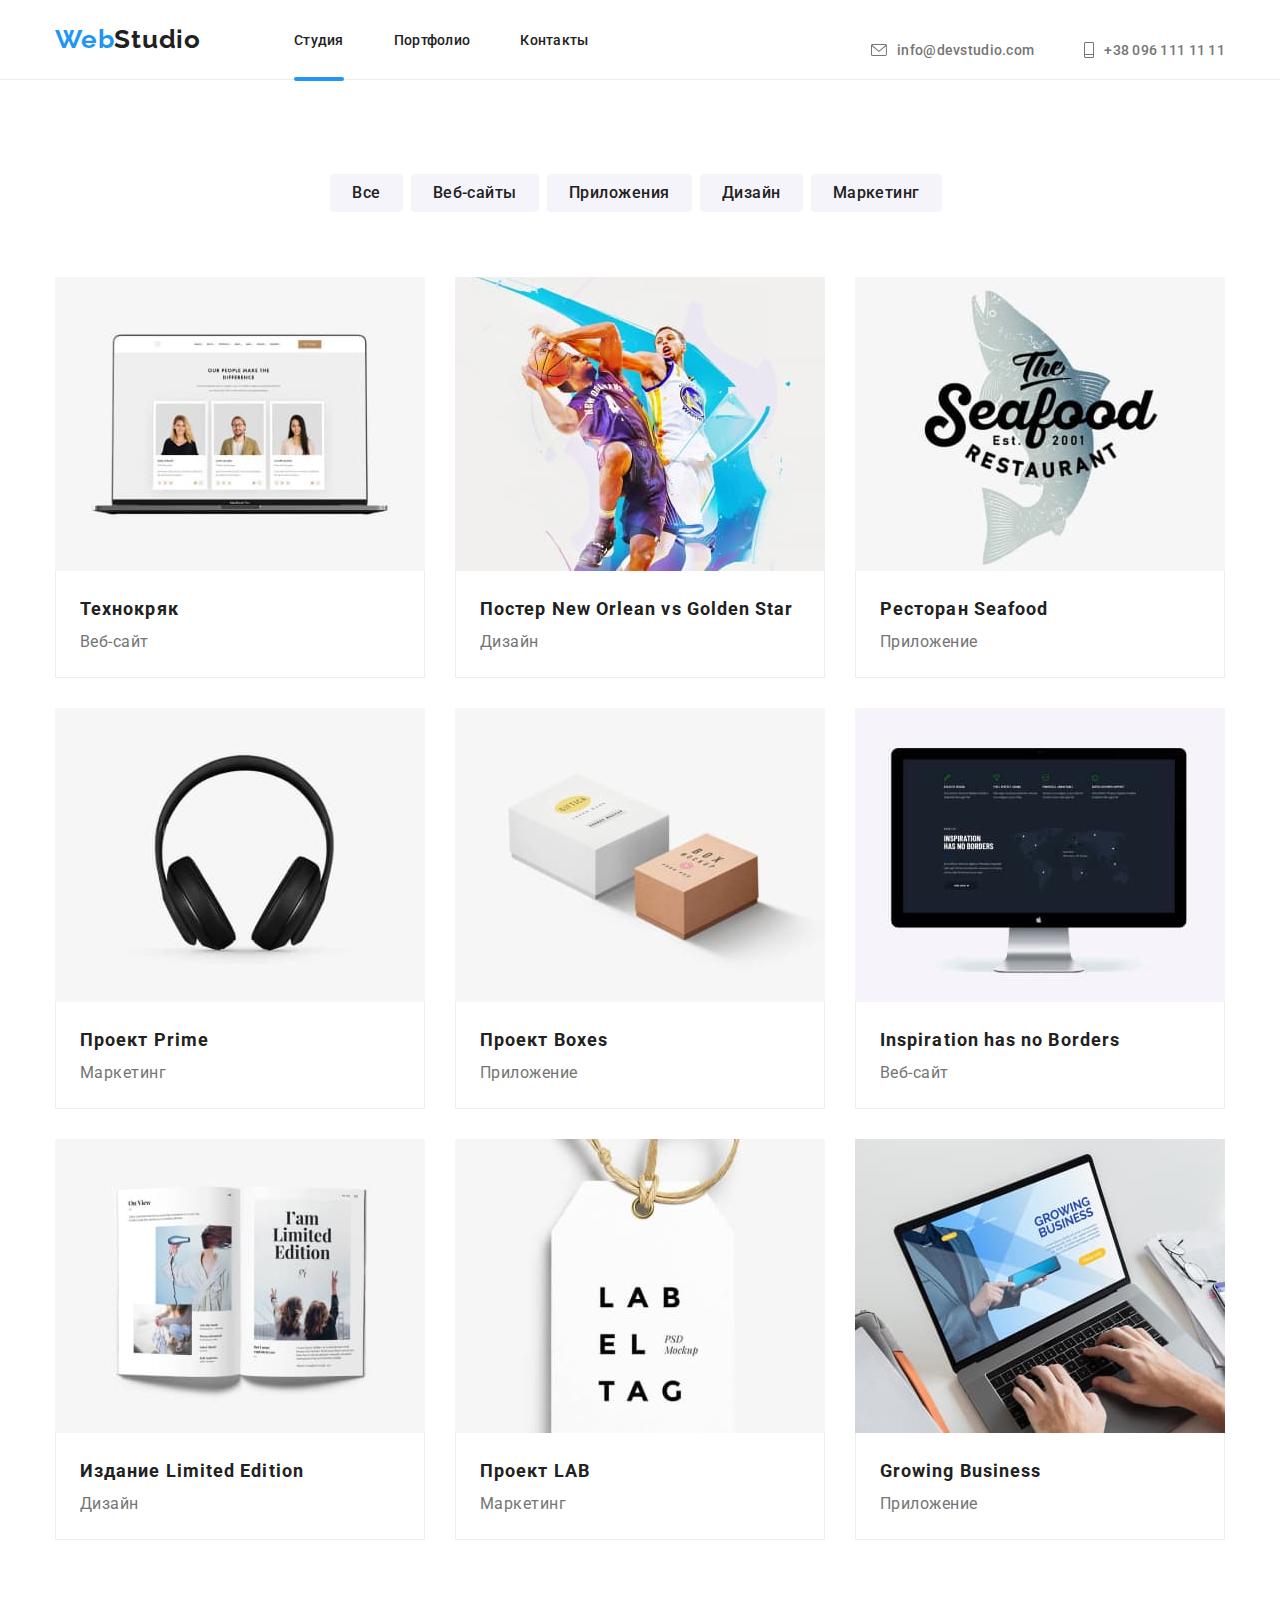
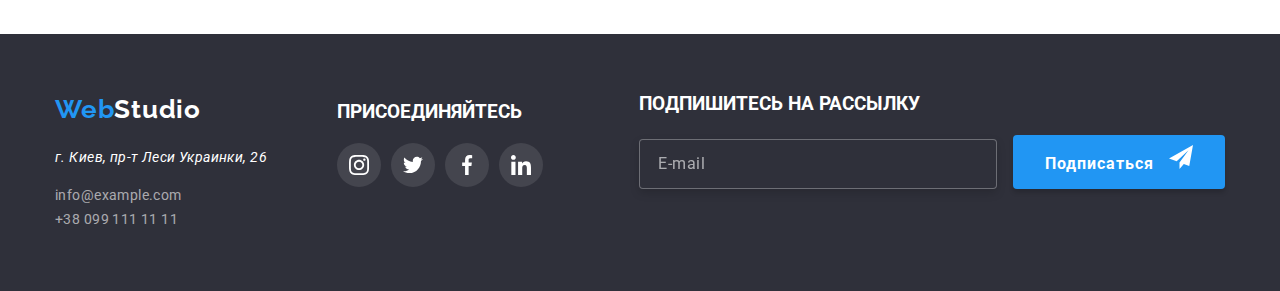
==== commit 527d52d7: "mentor help" ====
--- a/portfolio.html
+++ b/portfolio.html
@@ -150,7 +150,7 @@
             <li class="pic-list__item">
               <a class="pic-list__link" href="#">
                 <div class="thumb-pic">
-                  <img src="./images/pic1.jpg" alt="" width="370" />
+                  <img src="./images/pic1.jpg" alt=""  />
                   <div class="thumb-section">
                     <p class="thumb-section__text">
                       Технокряк это современная площадка распространения
@@ -170,7 +170,7 @@
             <li class="pic-list__item">
               <a href="#" class="pic-list__link">
                 <div class="thumb-pic">
-                  <img src="./images/pic2.jpg" alt="" width="370" />
+                  <img src="./images/pic2.jpg" alt=""  />
                   <div class="thumb-section">
                     <p class="thumb-section__text">
                       Технокряк это современная площадка распространения
--- a/css/portfolio.min.css
+++ b/css/portfolio.min.css
@@ -1 +1 @@
-body{font-family:"Roboto",sans-serif}li{list-style-type:none}.list{padding:0;margin:0}.container{max-width:1200px;margin:0 auto;padding-left:15px;padding-right:15px}@media screen and (min-width: 480px){.container{width:480px}}@media screen and (min-width: 768px){.container{width:768px}}@media screen and (min-width: 1200px){.container{width:1200px}}.header-box{display:-webkit-box;display:-ms-flexbox;display:flex;margin-left:auto}.page-header{position:relative;border-bottom:1px solid #ececec}.section-box{padding-top:94px}.header{margin:0}.site-nav__logo{color:#2196f3;font-family:Raleway;font-weight:bold;font-size:26px;line-height:31px;letter-spacing:.03em}.studio{color:#212121}.site-nav__text-size{text-decoration:none;color:#212121;font-family:Raleway;font-weight:bold;font-size:26px;line-height:31px;letter-spacing:.03em}.site-nav{display:-webkit-box;display:-ms-flexbox;display:flex;-webkit-box-align:center;-ms-flex-align:center;align-items:center}.menu-toggle{border:none;background-color:transparent;position:absolute;top:16px;right:16px;min-height:40px;min-width:40px;display:-webkit-box;display:-ms-flexbox;display:flex;-webkit-box-align:center;-ms-flex-align:center;align-items:center;-webkit-box-pack:center;-ms-flex-pack:center;justify-content:center;margin:0;padding:0;background-color:transparent;cursor:pointer;border:none;border-radius:50%;outline:none}@media(min-width: 768px){.menu-toggle{display:none}}.menu-container{position:absolute;margin:0;padding:0;top:0;left:0;width:100vw;height:100vh;padding:32px;background-color:#fff;z-index:999;-webkit-transform:translateX(100%);-ms-transform:translateX(100%);transform:translateX(100%);-webkit-transition:-webkit-transform 250ms ease-in-out;transition:-webkit-transform 250ms ease-in-out;-o-transition:transform 250ms ease-in-out;transition:transform 250ms ease-in-out;transition:transform 250ms ease-in-out, -webkit-transform 250ms ease-in-out}.box__list{margin:0;padding:0;margin-bottom:300px}.box__box{margin-bottom:30px}.box__box:last-child{margin-bottom:0}#box__item{font-weight:500;font-size:40px;line-height:47px;letter-spacing:.02em;color:#212121;margin:0;padding:0}#box__item:hover,#box__item:focus{color:#2196f3}.phone{margin:0;padding:0;margin-bottom:65px}.phone__list{margin-bottom:32px}#phone__link{margin:0;padding:0;font-weight:500;font-size:34px;line-height:40px;letter-spacing:.02em;color:#757575}#phone__link:hover,#phone__link:focus{color:#2196f3}@media screen and (min: width 768px){#phone__link{margin-right:15px}}#mail__link{margin:0;padding:0;font-weight:500;font-size:24px;line-height:28px;letter-spacing:.02em;color:#757575}#mail__link:hover,#mail__link:focus{color:#2196f3}.social-department__link{margin-right:10px;margin-left:10px;font-style:normal;font-weight:500;font-size:18px;line-height:22px;letter-spacing:.02em;color:#2196f3}.menu-container.is-open{-webkit-transform:translateX(0);-ms-transform:translateX(0);transform:translateX(0)}.menu-toggle:hover,.menu-toggle:focus{fill:#2196f3}.site-nav a{display:block;padding-bottom:24px;padding-top:24px;color:#212121;text-decoration:none;font-weight:500;font-size:14px;line-height:16px;letter-spacing:.02em;-webkit-transition:color 250ms cubic-bezier(0.4, 0, 0.2, 1);-o-transition:color 250ms cubic-bezier(0.4, 0, 0.2, 1);transition:color 250ms cubic-bezier(0.4, 0, 0.2, 1)}.menu{display:none}@media screen and (min-width: 768px){.menu{display:-webkit-box;display:-ms-flexbox;display:flex;margin-left:93px;padding:0;margin-top:0;margin-bottom:0}}.menu__item{margin-right:50px}.menu__item:last-child{margin-right:0}.menu__link--activ{position:relative;display:block}.menu__link--activ::after{content:"";position:absolute;left:0;bottom:-9px;display:block;width:100%;height:4px;background-color:tomato;border-radius:2px;background:#2196f3;-webkit-transition:opacity 250ms cubic-bezier(0.4, 0, 0.2, 1);-o-transition:opacity 250ms cubic-bezier(0.4, 0, 0.2, 1);transition:opacity 250ms cubic-bezier(0.4, 0, 0.2, 1)}.menu__link:hover::after,.menu__link:focus::after{opacity:1}.menu__link:hover,.menu__link:focus{color:#2196f3}.list-link{display:none}@media screen and (min-width: 768px){.list-link{margin-left:auto;margin-top:20px;margin-bottom:0;margin-left:auto;padding:0;display:block}.list-link a{color:#757575;text-decoration:none;font-weight:500;font-size:14px;line-height:16px;letter-spacing:.02em}}@media screen and (min-width: 1200px){.list-link{display:-webkit-box;display:-ms-flexbox;display:flex;-webkit-box-orient:horizontal;-webkit-box-direction:normal;-ms-flex-direction:row;flex-direction:row}}.list-link__item{margin-left:auto;display:-webkit-box;display:-ms-flexbox;display:flex;-webkit-box-align:center;-ms-flex-align:center;align-items:center}.list-link__button:hover svg,.list-link__button:focus svg{fill:#2196f3}.list-link__contact{margin-right:10px;fill:#757575;-webkit-transition:fill 250ms cubic-bezier(0.4, 0, 0.2, 1);-o-transition:fill 250ms cubic-bezier(0.4, 0, 0.2, 1);transition:fill 250ms cubic-bezier(0.4, 0, 0.2, 1)}.list-linc__icon{margin-right:10px;fill:#757575;-webkit-transition:fill 250ms cubic-bezier(0.4, 0, 0.2, 1);-o-transition:fill 250ms cubic-bezier(0.4, 0, 0.2, 1);transition:fill 250ms cubic-bezier(0.4, 0, 0.2, 1)}.list-link__button{margin-left:50px;display:-webkit-box;display:-ms-flexbox;display:flex;-webkit-box-align:center;-ms-flex-align:center;align-items:center;-webkit-transition:color 250ms cubic-bezier(0.4, 0, 0.2, 1);-o-transition:color 250ms cubic-bezier(0.4, 0, 0.2, 1);transition:color 250ms cubic-bezier(0.4, 0, 0.2, 1)}.list-link__button:hover,.list-link__button:focus{color:#2196f3}.list-link__button:hover .list-link__contact{fill:#2196f3}.list-link__button:hover .list-linc__icon{fill:#2196f3}.hidden{position:absolute;clip:rect(0 0 0 0);width:1px;height:1px;margin:-1px}.section-pic{padding-top:94px;padding-bottom:94px}.section-pic__list{display:-webkit-box;display:-ms-flexbox;display:flex;padding-left:0;margin:0;margin-bottom:50px}@media screen and (min-width: 480px){.section-pic__list{display:-webkit-box;display:-ms-flexbox;display:flex;-ms-flex-wrap:wrap;flex-wrap:wrap}}@media screen and (min-width: 768px){.section-pic__list{-webkit-box-pack:center;-ms-flex-pack:center;justify-content:center}}@media screen and (min-width: 480px){.section-pic__item{margin-bottom:15px}}.section-pic__button{background:#f5f4fa;border:none;color:#212121;font-style:normal;font-weight:500;font-size:16px;line-height:26px;letter-spacing:.03em;font-family:inherit;padding:6px 22px;border-radius:4px;margin-right:8px;cursor:pointer;-webkit-transition:background 250ms cubic-bezier(0.4, 0, 0.2, 1),color 250ms cubic-bezier(0.4, 0, 0.2, 1),-webkit-box-shadow 250ms cubic-bezier(0.4, 0, 0.2, 1);transition:background 250ms cubic-bezier(0.4, 0, 0.2, 1),color 250ms cubic-bezier(0.4, 0, 0.2, 1),-webkit-box-shadow 250ms cubic-bezier(0.4, 0, 0.2, 1);-o-transition:background 250ms cubic-bezier(0.4, 0, 0.2, 1),color 250ms cubic-bezier(0.4, 0, 0.2, 1),box-shadow 250ms cubic-bezier(0.4, 0, 0.2, 1);transition:background 250ms cubic-bezier(0.4, 0, 0.2, 1),color 250ms cubic-bezier(0.4, 0, 0.2, 1),box-shadow 250ms cubic-bezier(0.4, 0, 0.2, 1);transition:background 250ms cubic-bezier(0.4, 0, 0.2, 1),color 250ms cubic-bezier(0.4, 0, 0.2, 1),box-shadow 250ms cubic-bezier(0.4, 0, 0.2, 1),-webkit-box-shadow 250ms cubic-bezier(0.4, 0, 0.2, 1)}.section-pic__button:hover,.section-pic__button:focus{background-color:#2196f3;color:#fff;-webkit-box-shadow:0px 3px 1px rgba(0,0,0,.1),0px 1px 2px rgba(0,0,0,.08),0px 2px 2px rgba(0,0,0,.12);box-shadow:0px 3px 1px rgba(0,0,0,.1),0px 1px 2px rgba(0,0,0,.08),0px 2px 2px rgba(0,0,0,.12)}.pic-list{margin:0;padding:0;margin-top:-30px;margin-left:-30px}@media screen and (min-width: 768px){.pic-list{display:-webkit-box;display:-ms-flexbox;display:flex;-ms-flex-wrap:wrap;flex-wrap:wrap}}.pic-list__item{margin-left:30px;margin-top:30px;margin-bottom:15px}@media screen and (min-width: 768px){.pic-list__item{max-width:calc((100% - 4*15px)/2);margin:15px 15px 15px 15px;margin-bottom:15px}}@media screen and (min-width: 1200px){.pic-list__item{max-width:calc((100% - 8*15px)/4)}}.pic-list__link{display:block;text-decoration:none;-webkit-transition:-webkit-box-shadow 250ms cubic-bezier(0.4, 0, 0.2, 1);transition:-webkit-box-shadow 250ms cubic-bezier(0.4, 0, 0.2, 1);-o-transition:box-shadow 250ms cubic-bezier(0.4, 0, 0.2, 1);transition:box-shadow 250ms cubic-bezier(0.4, 0, 0.2, 1);transition:box-shadow 250ms cubic-bezier(0.4, 0, 0.2, 1), -webkit-box-shadow 250ms cubic-bezier(0.4, 0, 0.2, 1)}.pic-list__link:hover,.pic-list__link:focus{-webkit-box-shadow:0px 1px 1px rgba(0,0,0,.12),0px 4px 4px rgba(0,0,0,.06),1px 4px 6px rgba(0,0,0,.16);box-shadow:0px 1px 1px rgba(0,0,0,.12),0px 4px 4px rgba(0,0,0,.06),1px 4px 6px rgba(0,0,0,.16)}.pic-list__link:hover .thumb-section,.pic-list__link:focus .thumb-section{-webkit-transform:translateY(0);-ms-transform:translateY(0);transform:translateY(0)}.thumb-pic{position:relative;overflow:hidden}.thumb-pic::before{display:inline-block}.thumb-section{-webkit-transform:translateY(100%);-ms-transform:translateY(100%);transform:translateY(100%);-webkit-transition:-webkit-transform 250ms cubic-bezier(0.4, 0, 0.2, 1);transition:-webkit-transform 250ms cubic-bezier(0.4, 0, 0.2, 1);-o-transition:transform 250ms cubic-bezier(0.4, 0, 0.2, 1);transition:transform 250ms cubic-bezier(0.4, 0, 0.2, 1);transition:transform 250ms cubic-bezier(0.4, 0, 0.2, 1), -webkit-transform 250ms cubic-bezier(0.4, 0, 0.2, 1);position:absolute;top:0;left:0;padding:63px 24px;display:inline-block;content:"";width:100%;height:100%;background:rgba(33,150,243,.9)}.thumb-section__text{font-family:Roboto;font-style:normal;font-weight:400;font-size:18px;line-height:28px;letter-spacing:.03em;color:#fff}.thumb-paragraph{border-right:1px solid #eee;border-bottom:1px solid #eee;border-left:1px solid #eee;padding:20px 24px}.thumb-paragraph__title{font-weight:700;font-size:18px;line-height:36px;letter-spacing:.06em;color:#212121;margin:0}.thumb-paragraph__text{font-weight:normal;font-size:16px;line-height:30px;letter-spacing:.03em;color:#757575;margin:0}.footer{background:#2f303a;padding-top:60px;padding-bottom:60px}.footer-content__logo{display:inline-block;padding-bottom:20px;color:#fff;font-family:Raleway;text-decoration:none;font-weight:bold;font-size:26px;line-height:31px;letter-spacing:.03em}.footer-content--logo{color:#2196f3;font-family:Raleway;font-weight:bold;font-size:26px;line-height:31px;letter-spacing:.03em}.footer-content__text{color:#fff;font-weight:normal;font-size:14px;line-height:24px;letter-spacing:.03em;margin-top:0}.footer-content__list{padding:0;margin:0}.footer-content__link{color:rgba(255,255,255,.6);text-decoration:none;font-style:normal;font-weight:400;font-size:14px;line-height:24px;letter-spacing:.03em}.footer-social__title{color:#fff;margin:0;margin-bottom:20px;text-transform:uppercase}.footer-social__list{display:-webkit-box;display:-ms-flexbox;display:flex;margin:0;padding:0}@media screen and (min-width: 768px){.footer-social__list{-webkit-box-pack:center;-ms-flex-pack:center;justify-content:center}}.footer-social__item{margin-right:10px}.footer-social__link{width:44px;height:44px;background-color:rgba(255,255,255,.1);border-radius:50%;display:-webkit-inline-box;display:-ms-inline-flexbox;display:inline-flex;-webkit-box-align:center;-ms-flex-align:center;align-items:center;-webkit-box-pack:center;-ms-flex-pack:center;justify-content:center;-webkit-transition:background-color 250ms cubic-bezier(0.4, 0, 0.2, 1);-o-transition:background-color 250ms cubic-bezier(0.4, 0, 0.2, 1);transition:background-color 250ms cubic-bezier(0.4, 0, 0.2, 1)}.footer-social__link:hover .footer-social__icon,.footer-social__link:focus .footer-social__icon{fill:#fff}.footer-social__link:hover,.footer-social__link:focus{background-color:#2196f3}.footer-social__link:last-child{margin-right:0}.footer-social__icon{fill:#fff}.footer-form__input{width:349px;height:50px;margin-right:12px;border:1px solid rgba(255,255,255,.3);-webkit-filter:drop-shadow(0px 4px 4px rgba(0, 0, 0, 0.15));filter:drop-shadow(0px 4px 4px rgba(0, 0, 0, 0.15));border-radius:4px;background:#2f303a;color:#fff}.btn-box-form{display:-webkit-inline-box;display:-ms-inline-flexbox;display:inline-flex;color:#fff;background:#2196f3;font-weight:700;font-size:16px;font-family:inherit;line-height:30px;text-align:center;letter-spacing:.06em;padding:10px 32px;border:none;background:#2196f3;-webkit-box-shadow:0px 4px 4px rgba(0,0,0,.15);box-shadow:0px 4px 4px rgba(0,0,0,.15);border-radius:4px;cursor:pointer;-webkit-transform:translate(72px, 10px);-ms-transform:translate(72px, 10px);transform:translate(72px, 10px)}.footer-form__icon{margin-left:10px}.footer-form__input::-webkit-input-placeholder{padding:15px 0 15px 16px;font-size:16px;line-height:20px;letter-spacing:.03em;color:rgba(255,255,255,.6)}.footer-form__input::-moz-placeholder{padding:15px 0 15px 16px;font-size:16px;line-height:20px;letter-spacing:.03em;color:rgba(255,255,255,.6)}.footer-form__input:-ms-input-placeholder{padding:15px 0 15px 16px;font-size:16px;line-height:20px;letter-spacing:.03em;color:rgba(255,255,255,.6)}.footer-form__input::-ms-input-placeholder{padding:15px 0 15px 16px;font-size:16px;line-height:20px;letter-spacing:.03em;color:rgba(255,255,255,.6)}.footer-form__input::placeholder{padding:15px 0 15px 16px;font-size:16px;line-height:20px;letter-spacing:.03em;color:rgba(255,255,255,.6)}.footer-social__title{color:#fff;margin:0;margin-bottom:20px;text-transform:uppercase}/*# sourceMappingURL=portfolio.min.css.map */+body{font-family:"Roboto",sans-serif}ul{list-style:none;margin:0;padding:0}img{display:block;max-width:100%;height:auto}.list{padding:0;margin:0}.container{max-width:1200px;margin:0 auto;padding-left:15px;padding-right:15px}@media screen and (min-width: 480px){.container{width:480px}}@media screen and (min-width: 768px){.container{width:768px}}@media screen and (min-width: 1200px){.container{width:1200px}}.header-box{display:-webkit-box;display:-ms-flexbox;display:flex;margin-left:auto}.page-header{position:relative;border-bottom:1px solid #ececec}.section-box{padding-top:94px}.header{margin:0}.site-nav__logo{color:#2196f3;font-family:Raleway;font-weight:bold;font-size:26px;line-height:31px;letter-spacing:.03em}.studio{color:#212121}.site-nav__text-size{text-decoration:none;color:#212121;font-family:Raleway;font-weight:bold;font-size:26px;line-height:31px;letter-spacing:.03em}.site-nav{display:-webkit-box;display:-ms-flexbox;display:flex;-webkit-box-align:center;-ms-flex-align:center;align-items:center}.menu-toggle{border:none;background-color:transparent;position:absolute;top:16px;right:16px;min-height:40px;min-width:40px;display:-webkit-box;display:-ms-flexbox;display:flex;-webkit-box-align:center;-ms-flex-align:center;align-items:center;-webkit-box-pack:center;-ms-flex-pack:center;justify-content:center;margin:0;padding:0;background-color:transparent;cursor:pointer;border:none;border-radius:50%;outline:none}@media(min-width: 768px){.menu-toggle{display:none}}.menu-container{position:absolute;margin:0;padding:0;top:0;left:0;width:100vw;height:100vh;padding:32px;background-color:#fff;z-index:999;-webkit-transform:translateX(100%);-ms-transform:translateX(100%);transform:translateX(100%);-webkit-transition:-webkit-transform 250ms ease-in-out;transition:-webkit-transform 250ms ease-in-out;-o-transition:transform 250ms ease-in-out;transition:transform 250ms ease-in-out;transition:transform 250ms ease-in-out, -webkit-transform 250ms ease-in-out}.box__list{margin:0;padding:0;margin-bottom:300px}.box__box{margin-bottom:30px}.box__box:last-child{margin-bottom:0}#box__item{font-weight:500;font-size:40px;line-height:47px;letter-spacing:.02em;color:#212121;margin:0;padding:0}#box__item:hover,#box__item:focus{color:#2196f3}.phone{margin:0;padding:0;margin-bottom:65px}.phone__list{margin-bottom:32px}#phone__link{margin:0;padding:0;font-weight:500;font-size:34px;line-height:40px;letter-spacing:.02em;color:#757575}#phone__link:hover,#phone__link:focus{color:#2196f3}@media screen and (min: width 768px){#phone__link{margin-right:15px}}#mail__link{margin:0;padding:0;font-weight:500;font-size:24px;line-height:28px;letter-spacing:.02em;color:#757575}#mail__link:hover,#mail__link:focus{color:#2196f3}.social-department__link{margin-right:10px;margin-left:10px;font-style:normal;font-weight:500;font-size:18px;line-height:22px;letter-spacing:.02em;color:#2196f3}.menu-container.is-open{-webkit-transform:translateX(0);-ms-transform:translateX(0);transform:translateX(0)}.menu-toggle:hover,.menu-toggle:focus{fill:#2196f3}.site-nav a{display:block;padding-bottom:24px;padding-top:24px;color:#212121;text-decoration:none;font-weight:500;font-size:14px;line-height:16px;letter-spacing:.02em;-webkit-transition:color 250ms cubic-bezier(0.4, 0, 0.2, 1);-o-transition:color 250ms cubic-bezier(0.4, 0, 0.2, 1);transition:color 250ms cubic-bezier(0.4, 0, 0.2, 1)}.menu{display:none}@media screen and (min-width: 768px){.menu{display:-webkit-box;display:-ms-flexbox;display:flex;margin-left:93px;padding:0;margin-top:0;margin-bottom:0}}.menu__item{margin-right:50px}.menu__item:last-child{margin-right:0}.menu__link--activ{position:relative;display:block}.menu__link--activ::after{content:"";position:absolute;left:0;bottom:-9px;display:block;width:100%;height:4px;background-color:tomato;border-radius:2px;background:#2196f3;-webkit-transition:opacity 250ms cubic-bezier(0.4, 0, 0.2, 1);-o-transition:opacity 250ms cubic-bezier(0.4, 0, 0.2, 1);transition:opacity 250ms cubic-bezier(0.4, 0, 0.2, 1)}.menu__link:hover::after,.menu__link:focus::after{opacity:1}.menu__link:hover,.menu__link:focus{color:#2196f3}.list-link{display:none}@media screen and (min-width: 768px){.list-link{margin-left:auto;margin-top:20px;margin-bottom:0;margin-left:auto;padding:0;display:block}.list-link a{color:#757575;text-decoration:none;font-weight:500;font-size:14px;line-height:16px;letter-spacing:.02em}}@media screen and (min-width: 1200px){.list-link{display:-webkit-box;display:-ms-flexbox;display:flex;-webkit-box-orient:horizontal;-webkit-box-direction:normal;-ms-flex-direction:row;flex-direction:row}}.list-link__item{margin-left:auto;display:-webkit-box;display:-ms-flexbox;display:flex;-webkit-box-align:center;-ms-flex-align:center;align-items:center}.list-link__button:hover svg,.list-link__button:focus svg{fill:#2196f3}.list-link__contact{margin-right:10px;fill:#757575;-webkit-transition:fill 250ms cubic-bezier(0.4, 0, 0.2, 1);-o-transition:fill 250ms cubic-bezier(0.4, 0, 0.2, 1);transition:fill 250ms cubic-bezier(0.4, 0, 0.2, 1)}.list-linc__icon{margin-right:10px;fill:#757575;-webkit-transition:fill 250ms cubic-bezier(0.4, 0, 0.2, 1);-o-transition:fill 250ms cubic-bezier(0.4, 0, 0.2, 1);transition:fill 250ms cubic-bezier(0.4, 0, 0.2, 1)}.list-link__button{margin-left:50px;display:-webkit-box;display:-ms-flexbox;display:flex;-webkit-box-align:center;-ms-flex-align:center;align-items:center;-webkit-transition:color 250ms cubic-bezier(0.4, 0, 0.2, 1);-o-transition:color 250ms cubic-bezier(0.4, 0, 0.2, 1);transition:color 250ms cubic-bezier(0.4, 0, 0.2, 1)}.list-link__button:hover,.list-link__button:focus{color:#2196f3}.list-link__button:hover .list-link__contact{fill:#2196f3}.list-link__button:hover .list-linc__icon{fill:#2196f3}.hidden{position:absolute;clip:rect(0 0 0 0);width:1px;height:1px;margin:-1px}.section-pic{padding-top:94px;padding-bottom:94px}.section-pic__list{display:-webkit-box;display:-ms-flexbox;display:flex;padding-left:0;margin:0;margin-bottom:50px}@media screen and (min-width: 480px){.section-pic__list{display:-webkit-box;display:-ms-flexbox;display:flex;-ms-flex-wrap:wrap;flex-wrap:wrap}}@media screen and (min-width: 768px){.section-pic__list{-webkit-box-pack:center;-ms-flex-pack:center;justify-content:center}}@media screen and (min-width: 480px){.section-pic__item{margin-bottom:15px}}.section-pic__button{background:#f5f4fa;border:none;color:#212121;font-style:normal;font-weight:500;font-size:16px;line-height:26px;letter-spacing:.03em;font-family:inherit;padding:6px 22px;border-radius:4px;margin-right:8px;cursor:pointer;-webkit-transition:background 250ms cubic-bezier(0.4, 0, 0.2, 1),color 250ms cubic-bezier(0.4, 0, 0.2, 1),-webkit-box-shadow 250ms cubic-bezier(0.4, 0, 0.2, 1);transition:background 250ms cubic-bezier(0.4, 0, 0.2, 1),color 250ms cubic-bezier(0.4, 0, 0.2, 1),-webkit-box-shadow 250ms cubic-bezier(0.4, 0, 0.2, 1);-o-transition:background 250ms cubic-bezier(0.4, 0, 0.2, 1),color 250ms cubic-bezier(0.4, 0, 0.2, 1),box-shadow 250ms cubic-bezier(0.4, 0, 0.2, 1);transition:background 250ms cubic-bezier(0.4, 0, 0.2, 1),color 250ms cubic-bezier(0.4, 0, 0.2, 1),box-shadow 250ms cubic-bezier(0.4, 0, 0.2, 1);transition:background 250ms cubic-bezier(0.4, 0, 0.2, 1),color 250ms cubic-bezier(0.4, 0, 0.2, 1),box-shadow 250ms cubic-bezier(0.4, 0, 0.2, 1),-webkit-box-shadow 250ms cubic-bezier(0.4, 0, 0.2, 1)}.section-pic__button:hover,.section-pic__button:focus{background-color:#2196f3;color:#fff;-webkit-box-shadow:0px 3px 1px rgba(0,0,0,.1),0px 1px 2px rgba(0,0,0,.08),0px 2px 2px rgba(0,0,0,.12);box-shadow:0px 3px 1px rgba(0,0,0,.1),0px 1px 2px rgba(0,0,0,.08),0px 2px 2px rgba(0,0,0,.12)}.pic-list{margin-top:-30px;margin-left:-30px;display:-webkit-box;display:-ms-flexbox;display:flex;-ms-flex-wrap:wrap;flex-wrap:wrap}.pic-list__item{margin-left:30px;margin-top:30px;display:-webkit-box;display:-ms-flexbox;display:flex}@media screen and (min-width: 768px){.pic-list__item{-ms-flex-preferred-size:calc(100% / 2 - 30px);flex-basis:calc(100% / 2 - 30px)}}@media screen and (min-width: 1200px){.pic-list__item{-ms-flex-preferred-size:calc((100% - 6 * 15px) / 3);flex-basis:calc((100% - 6 * 15px) / 3)}}.pic-list__link{display:-webkit-box;display:-ms-flexbox;display:flex;-webkit-box-orient:vertical;-webkit-box-direction:normal;-ms-flex-direction:column;flex-direction:column;text-decoration:none;-webkit-transition:-webkit-box-shadow 250ms cubic-bezier(0.4, 0, 0.2, 1);transition:-webkit-box-shadow 250ms cubic-bezier(0.4, 0, 0.2, 1);-o-transition:box-shadow 250ms cubic-bezier(0.4, 0, 0.2, 1);transition:box-shadow 250ms cubic-bezier(0.4, 0, 0.2, 1);transition:box-shadow 250ms cubic-bezier(0.4, 0, 0.2, 1), -webkit-box-shadow 250ms cubic-bezier(0.4, 0, 0.2, 1)}.pic-list__link:hover,.pic-list__link:focus{-webkit-box-shadow:0px 1px 1px rgba(0,0,0,.12),0px 4px 4px rgba(0,0,0,.06),1px 4px 6px rgba(0,0,0,.16);box-shadow:0px 1px 1px rgba(0,0,0,.12),0px 4px 4px rgba(0,0,0,.06),1px 4px 6px rgba(0,0,0,.16)}.pic-list__link:hover .thumb-section,.pic-list__link:focus .thumb-section{-webkit-transform:translateY(0);-ms-transform:translateY(0);transform:translateY(0)}.thumb-pic{position:relative;overflow:hidden}.thumb-pic::before{display:inline-block}.thumb-section{-webkit-transform:translateY(100%);-ms-transform:translateY(100%);transform:translateY(100%);-webkit-transition:-webkit-transform 250ms cubic-bezier(0.4, 0, 0.2, 1);transition:-webkit-transform 250ms cubic-bezier(0.4, 0, 0.2, 1);-o-transition:transform 250ms cubic-bezier(0.4, 0, 0.2, 1);transition:transform 250ms cubic-bezier(0.4, 0, 0.2, 1);transition:transform 250ms cubic-bezier(0.4, 0, 0.2, 1), -webkit-transform 250ms cubic-bezier(0.4, 0, 0.2, 1);position:absolute;top:0;left:0;padding:63px 24px;display:inline-block;content:"";width:100%;height:100%;background:rgba(33,150,243,.9)}.thumb-section__text{font-family:Roboto;font-style:normal;font-weight:400;font-size:18px;line-height:28px;letter-spacing:.03em;color:#fff}.thumb-paragraph{border-right:1px solid #eee;border-bottom:1px solid #eee;border-left:1px solid #eee;padding:20px 24px;-webkit-box-flex:1;-ms-flex-positive:1;flex-grow:1}.thumb-paragraph__title{font-weight:700;font-size:18px;line-height:36px;letter-spacing:.06em;color:#212121;margin:0}.thumb-paragraph__text{font-weight:normal;font-size:16px;line-height:30px;letter-spacing:.03em;color:#757575;margin:0}.footer{background:#2f303a;padding-top:60px;padding-bottom:60px}@media screen and (min-width: 480px){.footer-container{text-align:center}}@media screen and (min-width: 1200px){.footer-container{text-align:left;display:-webkit-box;display:-ms-flexbox;display:flex}}@media screen and (max-width: 767px){.beseline{margin-bottom:60px}}@media screen and (min-width: 768px){.beseline{display:-webkit-box;display:-ms-flexbox;display:flex;-webkit-box-align:baseline;-ms-flex-align:baseline;align-items:baseline;-ms-flex-pack:distribute;justify-content:space-around}}@media screen and (max-width: 767px){.footer-content{margin-bottom:60px}}@media screen and (min-width: 1200px){.footer-content{margin-right:70px}}.footer-content__logo{display:inline-block;padding-bottom:20px;color:#fff;font-family:Raleway;text-decoration:none;font-weight:bold;font-size:26px;line-height:31px;letter-spacing:.03em}.footer-content--logo{color:#2196f3;font-family:Raleway;font-weight:bold;font-size:26px;line-height:31px;letter-spacing:.03em}.footer-content__text{color:#fff;font-weight:normal;font-size:14px;line-height:24px;letter-spacing:.03em;margin-top:0}.footer-content__list{padding:0;margin:0}.footer-content__link{color:rgba(255,255,255,.6);text-decoration:none;font-style:normal;font-weight:400;font-size:14px;line-height:24px;letter-spacing:.03em}.footer-social__title{color:#fff;margin:0;margin-bottom:20px;text-transform:uppercase}.footer-social__list{display:-webkit-box;display:-ms-flexbox;display:flex;margin:0;padding:0;-webkit-box-pack:center;-ms-flex-pack:center;justify-content:center}@media screen and (min-width: 768px){.footer-social__list{display:-webkit-box;display:-ms-flexbox;display:flex}}.footer-social__item{margin-right:10px}.footer-social__link{width:44px;height:44px;background-color:rgba(255,255,255,.1);border-radius:50%;display:-webkit-inline-box;display:-ms-inline-flexbox;display:inline-flex;-webkit-box-align:center;-ms-flex-align:center;align-items:center;-webkit-box-pack:center;-ms-flex-pack:center;justify-content:center;-webkit-transition:background-color 250ms cubic-bezier(0.4, 0, 0.2, 1);-o-transition:background-color 250ms cubic-bezier(0.4, 0, 0.2, 1);transition:background-color 250ms cubic-bezier(0.4, 0, 0.2, 1)}.footer-social__link:hover .footer-social__icon,.footer-social__link:focus .footer-social__icon{fill:#fff}.footer-social__link:hover,.footer-social__link:focus{background-color:#2196f3}.footer-social__link:last-child{margin-right:0}.footer-social__icon{fill:#fff}@media screen and (min-width: 768px)and (max-width: 1199px){.footer-form{margin-top:60px}}@media screen and (min-width: 1200px){.footer-form{margin-left:auto}}.footer-form__input{width:450px;height:50px;margin-right:12px;border:1px solid rgba(255,255,255,.3);-webkit-filter:drop-shadow(0px 4px 4px rgba(0, 0, 0, 0.15));filter:drop-shadow(0px 4px 4px rgba(0, 0, 0, 0.15));border-radius:4px;background:#2f303a;color:#fff;margin-bottom:20px}@media screen and (min-width: 1200px){.footer-form__input{width:358px;margin-bottom:0}}.btn-box-form{color:#fff;background:#2196f3;font-weight:700;font-size:16px;font-family:inherit;line-height:30px;text-align:center;letter-spacing:.06em;padding:10px 32px;border:none;background:#2196f3;-webkit-box-shadow:0px 4px 4px rgba(0,0,0,.15);box-shadow:0px 4px 4px rgba(0,0,0,.15);border-radius:4px;cursor:pointer;-webkit-box-pack:center;-ms-flex-pack:center;justify-content:center}@media screen and (min-width: 768px)and (max-width: 1199px){.btn-box-form{display:block;margin:0 auto}}.footer-form__icon{margin-left:10px}.footer-form__input::-webkit-input-placeholder{padding:15px 0 15px 16px;font-size:16px;line-height:20px;letter-spacing:.03em;color:rgba(255,255,255,.6)}.footer-form__input::-moz-placeholder{padding:15px 0 15px 16px;font-size:16px;line-height:20px;letter-spacing:.03em;color:rgba(255,255,255,.6)}.footer-form__input:-ms-input-placeholder{padding:15px 0 15px 16px;font-size:16px;line-height:20px;letter-spacing:.03em;color:rgba(255,255,255,.6)}.footer-form__input::-ms-input-placeholder{padding:15px 0 15px 16px;font-size:16px;line-height:20px;letter-spacing:.03em;color:rgba(255,255,255,.6)}.footer-form__input::placeholder{padding:15px 0 15px 16px;font-size:16px;line-height:20px;letter-spacing:.03em;color:rgba(255,255,255,.6)}.footer-social__title{color:#fff;margin:0;margin-bottom:20px;text-transform:uppercase}/*# sourceMappingURL=portfolio.min.css.map */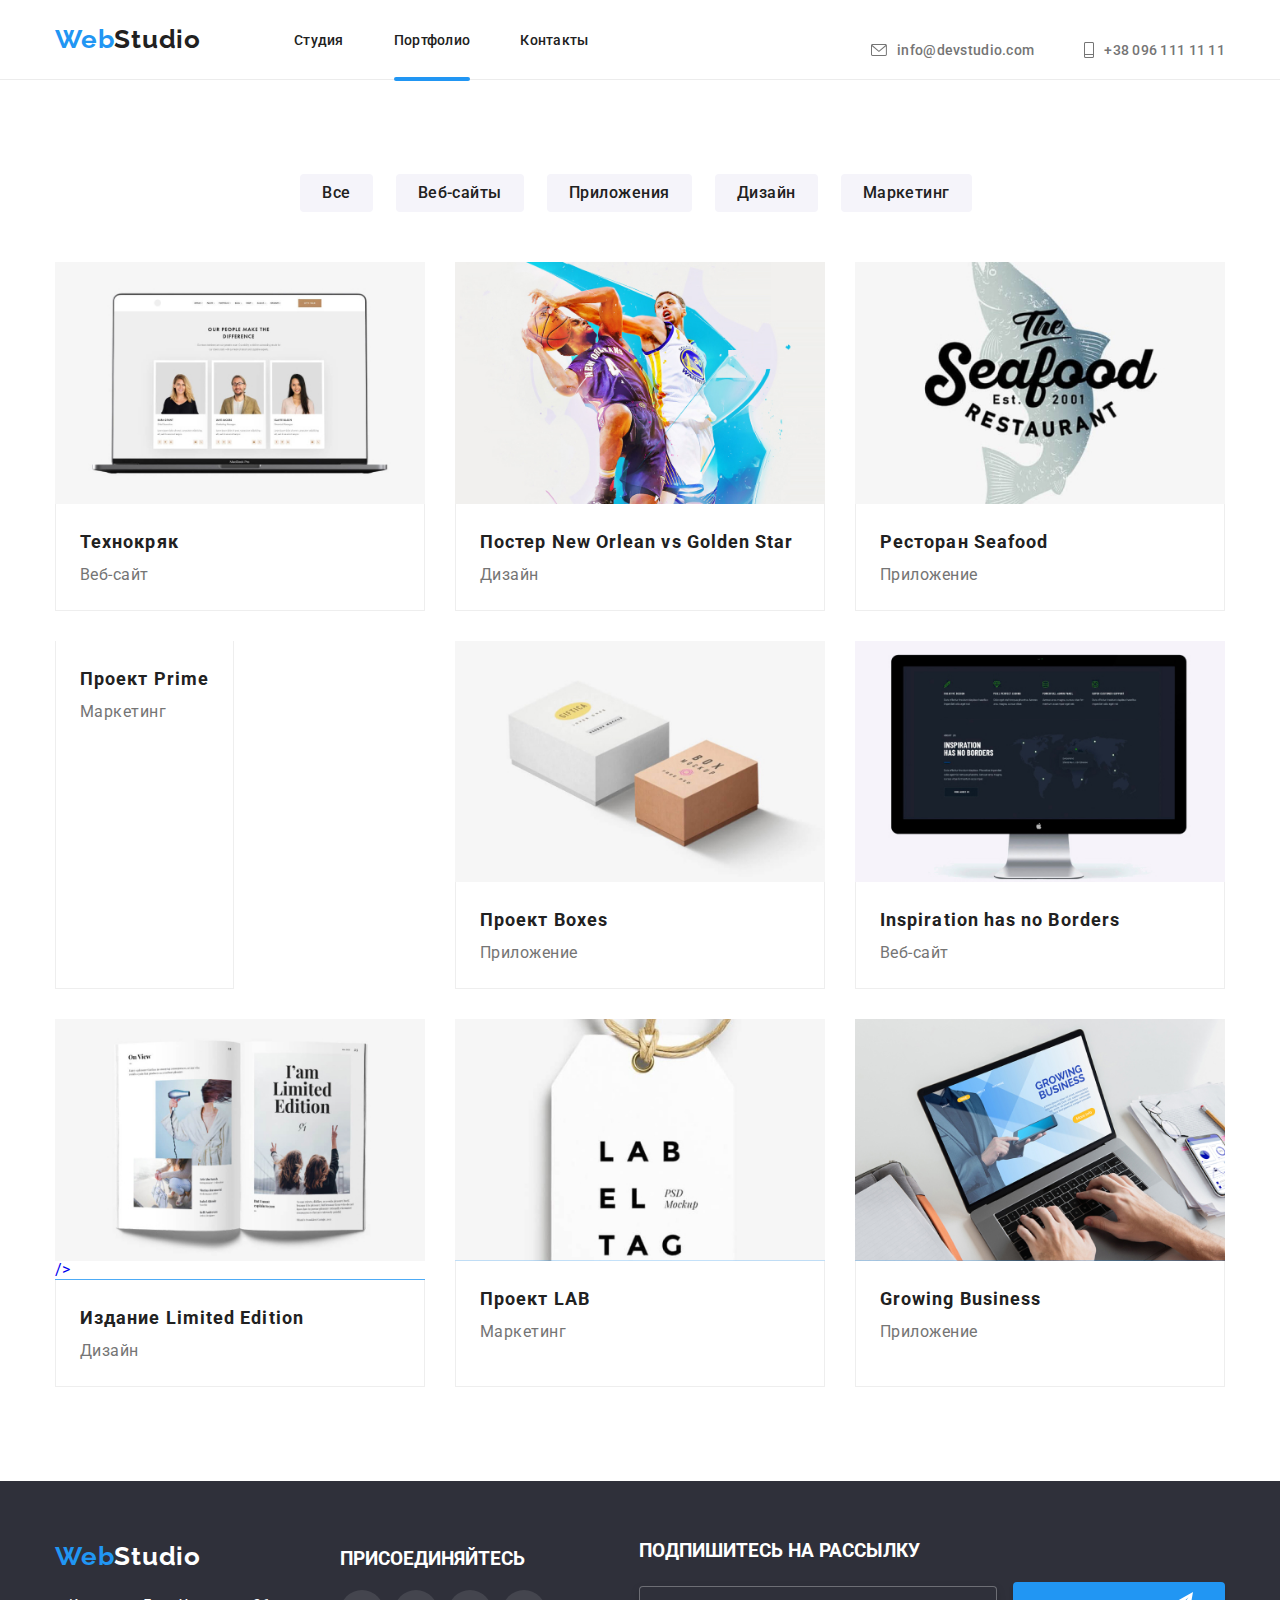
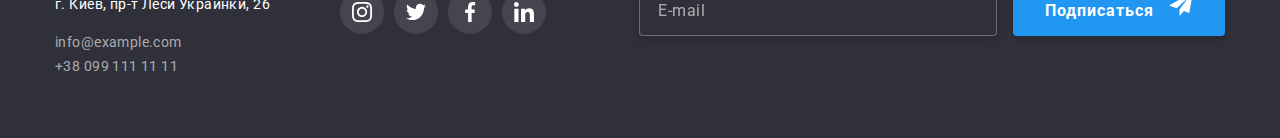
==== commit eb4382c5: "resabmit" ====
--- a/portfolio.html
+++ b/portfolio.html
@@ -79,14 +79,14 @@
           <ul class="menu">
             <li class="menu__item">
               <a
-                class="menu__link  menu__link--activ"
+                class="menu__link  "
                 id="link__curent"
                 href="./index.html"
                 >Студия</a
               >
             </li>
             <li class="menu__item">
-              <a class="menu__link" href="./portfolio.html">Портфолио</a>
+              <a class="menu__link menu__link--activ" href="./portfolio.html">Портфолио</a>
             </li>
 
             <li class="menu__item">
@@ -131,16 +131,16 @@
             <li class="section-pic__item">
               <button class="section-pic__button" type="button">Все</button>
             </li>
-            <li class="item">
+            <li class="section-pic__item">
               <button class="section-pic__button" type="button">Веб-сайты</button>
             </li>
-            <li class="item">
+            <li class="section-pic__item">
               <button class="section-pic__button" type="button">Приложения</button>
             </li>
-            <li class="item">
+            <li class="section-pic__item">
               <button class="section-pic__button" type="button">Дизайн</button>
             </li>
-            <li class="item">
+            <li class="section-pic__item">
               <button class="section-pic__button" type="button">Маркетинг</button>
             </li>
           </ul>
@@ -150,7 +150,20 @@
             <li class="pic-list__item">
               <a class="pic-list__link" href="#">
                 <div class="thumb-pic">
-                  <img src="./images/pic1.jpg" alt=""  />
+
+
+                  <img
+
+              srcset="./images/pic1.jpg 1x, ./images/pic1@2x.jpg 2x"
+              src="./images/pic1.jpg"
+                max-width="450"
+                height="294"
+                
+                alt=""
+                
+              />
+
+
                   <div class="thumb-section">
                     <p class="thumb-section__text">
                       Технокряк это современная площадка распространения
@@ -170,7 +183,16 @@
             <li class="pic-list__item">
               <a href="#" class="pic-list__link">
                 <div class="thumb-pic">
-                  <img src="./images/pic2.jpg" alt=""  />
+                  <img
+
+                  srcset="./images/pic2.jpg 1x, ./images/pic2@2x.jpg 2x"
+                  src="./images/pic2.jpg"
+                    max-width="450"
+                    height="294"
+                    
+                    alt=""
+                    
+                  />
                   <div class="thumb-section">
                     <p class="thumb-section__text">
                       Технокряк это современная площадка распространения
@@ -190,7 +212,16 @@
             <li class="pic-list__item">
               <a href="#" class="pic-list__link">
                 <div class="thumb-pic">
-                  <img src="./images/pic3.jpg" alt="" width="370" />
+                  <img
+
+                  srcset="./images/pic3.jpg 1x, ./images/pic3@2x.jpg 2x"
+                  src="./images/pic3.jpg"
+                    max-width="450"
+                    height="294"
+                    
+                    alt=""
+                    
+                  />
                   <div class="thumb-section">
                     <p class="thumb-section__text">
                       Технокряк это современная площадка распространения
@@ -210,7 +241,16 @@
             <li class="pic-list__item">
               <a href="#" class="pic-list__link">
                 <div class="thumb-pic">
-                  <img src="./images/pic4.jpg" alt="" width="370" />
+                  <img
+
+                  srcset="./images/pic4.jpg.jpg 1x, ./images/pic4@2x.jpg 2x"
+                  src="./images/pic4.jpg"
+                    max-width="450"
+                    height="294"
+                    
+                    alt=""
+                    
+                  />
                   <div class="thumb-section">
                     <p class="thumb-section__text">
                       Технокряк это современная площадка распространения
@@ -230,7 +270,16 @@
             <li class="pic-list__item">
               <a href="#" class="pic-list__link">
                 <div class="thumb-pic">
-                  <img src="./images/pic5.jpg" alt="" width="370" />
+                  <img
+
+                  srcset="./images/pic5.jpg 1x, ./images/pic5@2x.jpg 2x"
+                  src="./images/pic5.jpg"
+                    max-width="450"
+                    height="294"
+                    
+                    alt=""
+                    
+                  />
                   <div class="thumb-section">
                     <p class="thumb-section__text">
                       Технокряк это современная площадка распространения
@@ -250,7 +299,16 @@
             <li class="pic-list__item">
               <a href="#" class="pic-list__link">
                 <div class="thumb-pic">
-                  <img src="./images/pic6.jpg" alt="" width="370" />
+                  <img
+
+                  srcset="./images/pic6.jpg 1x, ./images/pic6@2x.jpg 2x"
+                  src="./images/pic6.jpg"
+                    max-width="450"
+                    height="294"
+                    
+                    alt=""
+                    
+                  />
                   <div class="thumb-section">
                     <p class="thumb-section__text">
                       Технокряк это современная площадка распространения
@@ -270,7 +328,17 @@
             <li class="pic-list__item">
               <a href="#" class="pic-list__link">
                 <div class="thumb-pic">
-                  <img src="./images/pic7.jpg" alt="" width="370" />
+                  <img
+
+                  srcset="./images/pic7.jpg 1x, ./images/pic7@2x.jpg 2x"
+                  src="./images/pic7.jpg"
+                    max-width="450"
+                    height="294"
+                    
+                    alt=""
+                    
+                  />
+                  />
                   <div class="thumb-section">
                     <p class="thumb-section__text">
                       Технокряк это современная площадка распространения
@@ -290,7 +358,16 @@
             <li class="pic-list__item">
               <a href="#" class="pic-list__link">
                 <div class="thumb-pic">
-                  <img src="./images/pic8.jpg" alt="" width="370" />
+                  <img
+
+                  srcset="./images/pic8.jpg 1x, ./images/pic8@2x.jpg 2x"
+                  src="./images/pic8.jpg"
+                    max-width="450"
+                    height="294"
+                    
+                    alt=""
+                    
+                  />
                   <div class="thumb-section">
                     <p class="thumb-section__text">
                       Технокряк это современная площадка распространения
@@ -313,10 +390,14 @@
               <a href="#" class="pic-list__link">
                 <div class="thumb-pic">
                   <img
-                    class=thumb-section"
-                    src="./images/pic9.jpg"
-                    alt=""
-                    width="370"
+
+                  srcset="./images/pic9.jpg 1x, ./images/pic9@2x.jpg 2x"
+                  src="./images/pic9.jpg"
+                    max-width="450"
+                    height="294"
+                    
+                    alt=""
+                    
                   />
                   <div class="thumb-section">
                     <p class="thumb-section__text">
--- a/css/portfolio.min.css
+++ b/css/portfolio.min.css
@@ -1 +1 @@
-body{font-family:"Roboto",sans-serif}ul{list-style:none;margin:0;padding:0}img{display:block;max-width:100%;height:auto}.list{padding:0;margin:0}.container{max-width:1200px;margin:0 auto;padding-left:15px;padding-right:15px}@media screen and (min-width: 480px){.container{width:480px}}@media screen and (min-width: 768px){.container{width:768px}}@media screen and (min-width: 1200px){.container{width:1200px}}.header-box{display:-webkit-box;display:-ms-flexbox;display:flex;margin-left:auto}.page-header{position:relative;border-bottom:1px solid #ececec}.section-box{padding-top:94px}.header{margin:0}.site-nav__logo{color:#2196f3;font-family:Raleway;font-weight:bold;font-size:26px;line-height:31px;letter-spacing:.03em}.studio{color:#212121}.site-nav__text-size{text-decoration:none;color:#212121;font-family:Raleway;font-weight:bold;font-size:26px;line-height:31px;letter-spacing:.03em}.site-nav{display:-webkit-box;display:-ms-flexbox;display:flex;-webkit-box-align:center;-ms-flex-align:center;align-items:center}.menu-toggle{border:none;background-color:transparent;position:absolute;top:16px;right:16px;min-height:40px;min-width:40px;display:-webkit-box;display:-ms-flexbox;display:flex;-webkit-box-align:center;-ms-flex-align:center;align-items:center;-webkit-box-pack:center;-ms-flex-pack:center;justify-content:center;margin:0;padding:0;background-color:transparent;cursor:pointer;border:none;border-radius:50%;outline:none}@media(min-width: 768px){.menu-toggle{display:none}}.menu-container{position:absolute;margin:0;padding:0;top:0;left:0;width:100vw;height:100vh;padding:32px;background-color:#fff;z-index:999;-webkit-transform:translateX(100%);-ms-transform:translateX(100%);transform:translateX(100%);-webkit-transition:-webkit-transform 250ms ease-in-out;transition:-webkit-transform 250ms ease-in-out;-o-transition:transform 250ms ease-in-out;transition:transform 250ms ease-in-out;transition:transform 250ms ease-in-out, -webkit-transform 250ms ease-in-out}.box__list{margin:0;padding:0;margin-bottom:300px}.box__box{margin-bottom:30px}.box__box:last-child{margin-bottom:0}#box__item{font-weight:500;font-size:40px;line-height:47px;letter-spacing:.02em;color:#212121;margin:0;padding:0}#box__item:hover,#box__item:focus{color:#2196f3}.phone{margin:0;padding:0;margin-bottom:65px}.phone__list{margin-bottom:32px}#phone__link{margin:0;padding:0;font-weight:500;font-size:34px;line-height:40px;letter-spacing:.02em;color:#757575}#phone__link:hover,#phone__link:focus{color:#2196f3}@media screen and (min: width 768px){#phone__link{margin-right:15px}}#mail__link{margin:0;padding:0;font-weight:500;font-size:24px;line-height:28px;letter-spacing:.02em;color:#757575}#mail__link:hover,#mail__link:focus{color:#2196f3}.social-department__link{margin-right:10px;margin-left:10px;font-style:normal;font-weight:500;font-size:18px;line-height:22px;letter-spacing:.02em;color:#2196f3}.menu-container.is-open{-webkit-transform:translateX(0);-ms-transform:translateX(0);transform:translateX(0)}.menu-toggle:hover,.menu-toggle:focus{fill:#2196f3}.site-nav a{display:block;padding-bottom:24px;padding-top:24px;color:#212121;text-decoration:none;font-weight:500;font-size:14px;line-height:16px;letter-spacing:.02em;-webkit-transition:color 250ms cubic-bezier(0.4, 0, 0.2, 1);-o-transition:color 250ms cubic-bezier(0.4, 0, 0.2, 1);transition:color 250ms cubic-bezier(0.4, 0, 0.2, 1)}.menu{display:none}@media screen and (min-width: 768px){.menu{display:-webkit-box;display:-ms-flexbox;display:flex;margin-left:93px;padding:0;margin-top:0;margin-bottom:0}}.menu__item{margin-right:50px}.menu__item:last-child{margin-right:0}.menu__link--activ{position:relative;display:block}.menu__link--activ::after{content:"";position:absolute;left:0;bottom:-9px;display:block;width:100%;height:4px;background-color:tomato;border-radius:2px;background:#2196f3;-webkit-transition:opacity 250ms cubic-bezier(0.4, 0, 0.2, 1);-o-transition:opacity 250ms cubic-bezier(0.4, 0, 0.2, 1);transition:opacity 250ms cubic-bezier(0.4, 0, 0.2, 1)}.menu__link:hover::after,.menu__link:focus::after{opacity:1}.menu__link:hover,.menu__link:focus{color:#2196f3}.list-link{display:none}@media screen and (min-width: 768px){.list-link{margin-left:auto;margin-top:20px;margin-bottom:0;margin-left:auto;padding:0;display:block}.list-link a{color:#757575;text-decoration:none;font-weight:500;font-size:14px;line-height:16px;letter-spacing:.02em}}@media screen and (min-width: 1200px){.list-link{display:-webkit-box;display:-ms-flexbox;display:flex;-webkit-box-orient:horizontal;-webkit-box-direction:normal;-ms-flex-direction:row;flex-direction:row}}.list-link__item{margin-left:auto;display:-webkit-box;display:-ms-flexbox;display:flex;-webkit-box-align:center;-ms-flex-align:center;align-items:center}.list-link__button:hover svg,.list-link__button:focus svg{fill:#2196f3}.list-link__contact{margin-right:10px;fill:#757575;-webkit-transition:fill 250ms cubic-bezier(0.4, 0, 0.2, 1);-o-transition:fill 250ms cubic-bezier(0.4, 0, 0.2, 1);transition:fill 250ms cubic-bezier(0.4, 0, 0.2, 1)}.list-linc__icon{margin-right:10px;fill:#757575;-webkit-transition:fill 250ms cubic-bezier(0.4, 0, 0.2, 1);-o-transition:fill 250ms cubic-bezier(0.4, 0, 0.2, 1);transition:fill 250ms cubic-bezier(0.4, 0, 0.2, 1)}.list-link__button{margin-left:50px;display:-webkit-box;display:-ms-flexbox;display:flex;-webkit-box-align:center;-ms-flex-align:center;align-items:center;-webkit-transition:color 250ms cubic-bezier(0.4, 0, 0.2, 1);-o-transition:color 250ms cubic-bezier(0.4, 0, 0.2, 1);transition:color 250ms cubic-bezier(0.4, 0, 0.2, 1)}.list-link__button:hover,.list-link__button:focus{color:#2196f3}.list-link__button:hover .list-link__contact{fill:#2196f3}.list-link__button:hover .list-linc__icon{fill:#2196f3}.hidden{position:absolute;clip:rect(0 0 0 0);width:1px;height:1px;margin:-1px}.section-pic{padding-top:94px;padding-bottom:94px}.section-pic__list{display:-webkit-box;display:-ms-flexbox;display:flex;padding-left:0;margin:0;margin-bottom:50px}@media screen and (min-width: 480px){.section-pic__list{display:-webkit-box;display:-ms-flexbox;display:flex;-ms-flex-wrap:wrap;flex-wrap:wrap}}@media screen and (min-width: 768px){.section-pic__list{-webkit-box-pack:center;-ms-flex-pack:center;justify-content:center}}@media screen and (min-width: 480px){.section-pic__item{margin-bottom:15px}}.section-pic__button{background:#f5f4fa;border:none;color:#212121;font-style:normal;font-weight:500;font-size:16px;line-height:26px;letter-spacing:.03em;font-family:inherit;padding:6px 22px;border-radius:4px;margin-right:8px;cursor:pointer;-webkit-transition:background 250ms cubic-bezier(0.4, 0, 0.2, 1),color 250ms cubic-bezier(0.4, 0, 0.2, 1),-webkit-box-shadow 250ms cubic-bezier(0.4, 0, 0.2, 1);transition:background 250ms cubic-bezier(0.4, 0, 0.2, 1),color 250ms cubic-bezier(0.4, 0, 0.2, 1),-webkit-box-shadow 250ms cubic-bezier(0.4, 0, 0.2, 1);-o-transition:background 250ms cubic-bezier(0.4, 0, 0.2, 1),color 250ms cubic-bezier(0.4, 0, 0.2, 1),box-shadow 250ms cubic-bezier(0.4, 0, 0.2, 1);transition:background 250ms cubic-bezier(0.4, 0, 0.2, 1),color 250ms cubic-bezier(0.4, 0, 0.2, 1),box-shadow 250ms cubic-bezier(0.4, 0, 0.2, 1);transition:background 250ms cubic-bezier(0.4, 0, 0.2, 1),color 250ms cubic-bezier(0.4, 0, 0.2, 1),box-shadow 250ms cubic-bezier(0.4, 0, 0.2, 1),-webkit-box-shadow 250ms cubic-bezier(0.4, 0, 0.2, 1)}.section-pic__button:hover,.section-pic__button:focus{background-color:#2196f3;color:#fff;-webkit-box-shadow:0px 3px 1px rgba(0,0,0,.1),0px 1px 2px rgba(0,0,0,.08),0px 2px 2px rgba(0,0,0,.12);box-shadow:0px 3px 1px rgba(0,0,0,.1),0px 1px 2px rgba(0,0,0,.08),0px 2px 2px rgba(0,0,0,.12)}.pic-list{margin-top:-30px;margin-left:-30px;display:-webkit-box;display:-ms-flexbox;display:flex;-ms-flex-wrap:wrap;flex-wrap:wrap}.pic-list__item{margin-left:30px;margin-top:30px;display:-webkit-box;display:-ms-flexbox;display:flex}@media screen and (min-width: 768px){.pic-list__item{-ms-flex-preferred-size:calc(100% / 2 - 30px);flex-basis:calc(100% / 2 - 30px)}}@media screen and (min-width: 1200px){.pic-list__item{-ms-flex-preferred-size:calc((100% - 6 * 15px) / 3);flex-basis:calc((100% - 6 * 15px) / 3)}}.pic-list__link{display:-webkit-box;display:-ms-flexbox;display:flex;-webkit-box-orient:vertical;-webkit-box-direction:normal;-ms-flex-direction:column;flex-direction:column;text-decoration:none;-webkit-transition:-webkit-box-shadow 250ms cubic-bezier(0.4, 0, 0.2, 1);transition:-webkit-box-shadow 250ms cubic-bezier(0.4, 0, 0.2, 1);-o-transition:box-shadow 250ms cubic-bezier(0.4, 0, 0.2, 1);transition:box-shadow 250ms cubic-bezier(0.4, 0, 0.2, 1);transition:box-shadow 250ms cubic-bezier(0.4, 0, 0.2, 1), -webkit-box-shadow 250ms cubic-bezier(0.4, 0, 0.2, 1)}.pic-list__link:hover,.pic-list__link:focus{-webkit-box-shadow:0px 1px 1px rgba(0,0,0,.12),0px 4px 4px rgba(0,0,0,.06),1px 4px 6px rgba(0,0,0,.16);box-shadow:0px 1px 1px rgba(0,0,0,.12),0px 4px 4px rgba(0,0,0,.06),1px 4px 6px rgba(0,0,0,.16)}.pic-list__link:hover .thumb-section,.pic-list__link:focus .thumb-section{-webkit-transform:translateY(0);-ms-transform:translateY(0);transform:translateY(0)}.thumb-pic{position:relative;overflow:hidden}.thumb-pic::before{display:inline-block}.thumb-section{-webkit-transform:translateY(100%);-ms-transform:translateY(100%);transform:translateY(100%);-webkit-transition:-webkit-transform 250ms cubic-bezier(0.4, 0, 0.2, 1);transition:-webkit-transform 250ms cubic-bezier(0.4, 0, 0.2, 1);-o-transition:transform 250ms cubic-bezier(0.4, 0, 0.2, 1);transition:transform 250ms cubic-bezier(0.4, 0, 0.2, 1);transition:transform 250ms cubic-bezier(0.4, 0, 0.2, 1), -webkit-transform 250ms cubic-bezier(0.4, 0, 0.2, 1);position:absolute;top:0;left:0;padding:63px 24px;display:inline-block;content:"";width:100%;height:100%;background:rgba(33,150,243,.9)}.thumb-section__text{font-family:Roboto;font-style:normal;font-weight:400;font-size:18px;line-height:28px;letter-spacing:.03em;color:#fff}.thumb-paragraph{border-right:1px solid #eee;border-bottom:1px solid #eee;border-left:1px solid #eee;padding:20px 24px;-webkit-box-flex:1;-ms-flex-positive:1;flex-grow:1}.thumb-paragraph__title{font-weight:700;font-size:18px;line-height:36px;letter-spacing:.06em;color:#212121;margin:0}.thumb-paragraph__text{font-weight:normal;font-size:16px;line-height:30px;letter-spacing:.03em;color:#757575;margin:0}.footer{background:#2f303a;padding-top:60px;padding-bottom:60px}@media screen and (min-width: 480px){.footer-container{text-align:center}}@media screen and (min-width: 1200px){.footer-container{text-align:left;display:-webkit-box;display:-ms-flexbox;display:flex}}@media screen and (max-width: 767px){.beseline{margin-bottom:60px}}@media screen and (min-width: 768px){.beseline{display:-webkit-box;display:-ms-flexbox;display:flex;-webkit-box-align:baseline;-ms-flex-align:baseline;align-items:baseline;-ms-flex-pack:distribute;justify-content:space-around}}@media screen and (max-width: 767px){.footer-content{margin-bottom:60px}}@media screen and (min-width: 1200px){.footer-content{margin-right:70px}}.footer-content__logo{display:inline-block;padding-bottom:20px;color:#fff;font-family:Raleway;text-decoration:none;font-weight:bold;font-size:26px;line-height:31px;letter-spacing:.03em}.footer-content--logo{color:#2196f3;font-family:Raleway;font-weight:bold;font-size:26px;line-height:31px;letter-spacing:.03em}.footer-content__text{color:#fff;font-weight:normal;font-size:14px;line-height:24px;letter-spacing:.03em;margin-top:0}.footer-content__list{padding:0;margin:0}.footer-content__link{color:rgba(255,255,255,.6);text-decoration:none;font-style:normal;font-weight:400;font-size:14px;line-height:24px;letter-spacing:.03em}.footer-social__title{color:#fff;margin:0;margin-bottom:20px;text-transform:uppercase}.footer-social__list{display:-webkit-box;display:-ms-flexbox;display:flex;margin:0;padding:0;-webkit-box-pack:center;-ms-flex-pack:center;justify-content:center}@media screen and (min-width: 768px){.footer-social__list{display:-webkit-box;display:-ms-flexbox;display:flex}}.footer-social__item{margin-right:10px}.footer-social__link{width:44px;height:44px;background-color:rgba(255,255,255,.1);border-radius:50%;display:-webkit-inline-box;display:-ms-inline-flexbox;display:inline-flex;-webkit-box-align:center;-ms-flex-align:center;align-items:center;-webkit-box-pack:center;-ms-flex-pack:center;justify-content:center;-webkit-transition:background-color 250ms cubic-bezier(0.4, 0, 0.2, 1);-o-transition:background-color 250ms cubic-bezier(0.4, 0, 0.2, 1);transition:background-color 250ms cubic-bezier(0.4, 0, 0.2, 1)}.footer-social__link:hover .footer-social__icon,.footer-social__link:focus .footer-social__icon{fill:#fff}.footer-social__link:hover,.footer-social__link:focus{background-color:#2196f3}.footer-social__link:last-child{margin-right:0}.footer-social__icon{fill:#fff}@media screen and (min-width: 768px)and (max-width: 1199px){.footer-form{margin-top:60px}}@media screen and (min-width: 1200px){.footer-form{margin-left:auto}}.footer-form__input{width:450px;height:50px;margin-right:12px;border:1px solid rgba(255,255,255,.3);-webkit-filter:drop-shadow(0px 4px 4px rgba(0, 0, 0, 0.15));filter:drop-shadow(0px 4px 4px rgba(0, 0, 0, 0.15));border-radius:4px;background:#2f303a;color:#fff;margin-bottom:20px}@media screen and (min-width: 1200px){.footer-form__input{width:358px;margin-bottom:0}}.btn-box-form{color:#fff;background:#2196f3;font-weight:700;font-size:16px;font-family:inherit;line-height:30px;text-align:center;letter-spacing:.06em;padding:10px 32px;border:none;background:#2196f3;-webkit-box-shadow:0px 4px 4px rgba(0,0,0,.15);box-shadow:0px 4px 4px rgba(0,0,0,.15);border-radius:4px;cursor:pointer;-webkit-box-pack:center;-ms-flex-pack:center;justify-content:center}@media screen and (min-width: 768px)and (max-width: 1199px){.btn-box-form{display:block;margin:0 auto}}.footer-form__icon{margin-left:10px}.footer-form__input::-webkit-input-placeholder{padding:15px 0 15px 16px;font-size:16px;line-height:20px;letter-spacing:.03em;color:rgba(255,255,255,.6)}.footer-form__input::-moz-placeholder{padding:15px 0 15px 16px;font-size:16px;line-height:20px;letter-spacing:.03em;color:rgba(255,255,255,.6)}.footer-form__input:-ms-input-placeholder{padding:15px 0 15px 16px;font-size:16px;line-height:20px;letter-spacing:.03em;color:rgba(255,255,255,.6)}.footer-form__input::-ms-input-placeholder{padding:15px 0 15px 16px;font-size:16px;line-height:20px;letter-spacing:.03em;color:rgba(255,255,255,.6)}.footer-form__input::placeholder{padding:15px 0 15px 16px;font-size:16px;line-height:20px;letter-spacing:.03em;color:rgba(255,255,255,.6)}.footer-social__title{color:#fff;margin:0;margin-bottom:20px;text-transform:uppercase}/*# sourceMappingURL=portfolio.min.css.map */+body{font-family:"Roboto",sans-serif}ul{list-style:none;margin:0;padding:0}img{display:block;max-width:100%;height:auto}.list{padding:0;margin:0}.container{max-width:1200px;margin:0 auto;padding-left:15px;padding-right:15px}@media screen and (min-width: 480px){.container{width:480px}}@media screen and (min-width: 768px){.container{width:768px}}@media screen and (min-width: 1200px){.container{width:1200px}}.header-box{display:-webkit-box;display:-ms-flexbox;display:flex;margin-left:auto}.page-header{position:relative;border-bottom:1px solid #ececec}.section-box{padding-top:94px}.header{margin:0}.site-nav__logo{color:#2196f3;font-family:Raleway;font-weight:bold;font-size:26px;line-height:31px;letter-spacing:.03em}.studio{color:#212121}.site-nav__text-size{text-decoration:none;color:#212121;font-family:Raleway;font-weight:bold;font-size:26px;line-height:31px;letter-spacing:.03em}.site-nav{display:-webkit-box;display:-ms-flexbox;display:flex;-webkit-box-align:center;-ms-flex-align:center;align-items:center}.menu-toggle{border:none;background-color:transparent;position:absolute;top:16px;right:16px;min-height:40px;min-width:40px;display:-webkit-box;display:-ms-flexbox;display:flex;-webkit-box-align:center;-ms-flex-align:center;align-items:center;-webkit-box-pack:center;-ms-flex-pack:center;justify-content:center;margin:0;padding:0;background-color:transparent;cursor:pointer;border:none;border-radius:50%;outline:none}@media(min-width: 768px){.menu-toggle{display:none}}.menu-container{position:absolute;margin:0;padding:0;top:0;left:0;width:100vw;height:100vh;padding:32px;background-color:#fff;z-index:999;-webkit-transform:translateX(100%);-ms-transform:translateX(100%);transform:translateX(100%);-webkit-transition:-webkit-transform 250ms ease-in-out;transition:-webkit-transform 250ms ease-in-out;-o-transition:transform 250ms ease-in-out;transition:transform 250ms ease-in-out;transition:transform 250ms ease-in-out, -webkit-transform 250ms ease-in-out}.box__list{margin:0;padding:0;margin-bottom:300px}.box__box{margin-bottom:30px}.box__box:last-child{margin-bottom:0}#box__item{font-weight:500;font-size:40px;line-height:47px;letter-spacing:.02em;color:#212121;margin:0;padding:0}#box__item:hover,#box__item:focus{color:#2196f3}.phone{margin:0;padding:0;margin-bottom:65px}.phone__list{margin-bottom:32px}#phone__link{margin:0;padding:0;font-weight:500;font-size:34px;line-height:40px;letter-spacing:.02em;color:#757575}#phone__link:hover,#phone__link:focus{color:#2196f3}@media screen and (min: width 768px){#phone__link{margin-right:15px}}#mail__link{margin:0;padding:0;font-weight:500;font-size:24px;line-height:28px;letter-spacing:.02em;color:#757575}#mail__link:hover,#mail__link:focus{color:#2196f3}.social-department__link{margin-right:10px;margin-left:10px;font-style:normal;font-weight:500;font-size:18px;line-height:22px;letter-spacing:.02em;color:#2196f3}.menu-container.is-open{-webkit-transform:translateX(0);-ms-transform:translateX(0);transform:translateX(0)}.menu-toggle:hover,.menu-toggle:focus{fill:#2196f3}.site-nav a{display:block;padding-bottom:24px;padding-top:24px;color:#212121;text-decoration:none;font-weight:500;font-size:14px;line-height:16px;letter-spacing:.02em;-webkit-transition:color 250ms cubic-bezier(0.4, 0, 0.2, 1);-o-transition:color 250ms cubic-bezier(0.4, 0, 0.2, 1);transition:color 250ms cubic-bezier(0.4, 0, 0.2, 1)}.menu{display:none}@media screen and (min-width: 768px){.menu{display:-webkit-box;display:-ms-flexbox;display:flex;margin-left:93px;padding:0;margin-top:0;margin-bottom:0}}.menu__item{margin-right:50px}.menu__item:last-child{margin-right:0}.menu__link--activ{position:relative;display:block}.menu__link--activ::after{content:"";position:absolute;left:0;bottom:-9px;display:block;width:100%;height:4px;background-color:tomato;border-radius:2px;background:#2196f3;-webkit-transition:opacity 250ms cubic-bezier(0.4, 0, 0.2, 1);-o-transition:opacity 250ms cubic-bezier(0.4, 0, 0.2, 1);transition:opacity 250ms cubic-bezier(0.4, 0, 0.2, 1)}.menu__link:hover::after,.menu__link:focus::after{opacity:1}.menu__link:hover,.menu__link:focus{color:#2196f3}.list-link{display:none}@media screen and (min-width: 768px){.list-link{margin-left:auto;margin-top:20px;margin-bottom:0;margin-left:auto;padding:0;display:block}.list-link a{color:#757575;text-decoration:none;font-weight:500;font-size:14px;line-height:16px;letter-spacing:.02em}}@media screen and (min-width: 1200px){.list-link{display:-webkit-box;display:-ms-flexbox;display:flex;-webkit-box-orient:horizontal;-webkit-box-direction:normal;-ms-flex-direction:row;flex-direction:row}}.list-link__item{margin-left:auto;display:-webkit-box;display:-ms-flexbox;display:flex;-webkit-box-align:center;-ms-flex-align:center;align-items:center}.list-link__button:hover svg,.list-link__button:focus svg{fill:#2196f3}.list-link__contact{margin-right:10px;fill:#757575;-webkit-transition:fill 250ms cubic-bezier(0.4, 0, 0.2, 1);-o-transition:fill 250ms cubic-bezier(0.4, 0, 0.2, 1);transition:fill 250ms cubic-bezier(0.4, 0, 0.2, 1)}.list-linc__icon{margin-right:10px;fill:#757575;-webkit-transition:fill 250ms cubic-bezier(0.4, 0, 0.2, 1);-o-transition:fill 250ms cubic-bezier(0.4, 0, 0.2, 1);transition:fill 250ms cubic-bezier(0.4, 0, 0.2, 1)}.list-link__button{margin-left:50px;display:-webkit-box;display:-ms-flexbox;display:flex;-webkit-box-align:center;-ms-flex-align:center;align-items:center;-webkit-transition:color 250ms cubic-bezier(0.4, 0, 0.2, 1);-o-transition:color 250ms cubic-bezier(0.4, 0, 0.2, 1);transition:color 250ms cubic-bezier(0.4, 0, 0.2, 1)}.list-link__button:hover,.list-link__button:focus{color:#2196f3}.list-link__button:hover .list-link__contact{fill:#2196f3}.list-link__button:hover .list-linc__icon{fill:#2196f3}.hidden{position:absolute;clip:rect(0 0 0 0);width:1px;height:1px;margin:-1px}.section-pic{padding-top:94px;padding-bottom:94px}.section-pic__list{display:-webkit-box;display:-ms-flexbox;display:flex;-ms-flex-wrap:wrap;flex-wrap:wrap;padding-left:0;margin:0;margin-bottom:50px;margin-top:-15px;margin-left:-15px}@media screen and (min-width: 480px){.section-pic__list{display:-webkit-box;display:-ms-flexbox;display:flex;-ms-flex-wrap:wrap;flex-wrap:wrap}}@media screen and (min-width: 768px){.section-pic__list{-webkit-box-pack:center;-ms-flex-pack:center;justify-content:center}}.section-pic__item{margin-top:15px;margin-left:15px}.section-pic__button{background:#f5f4fa;border:none;color:#212121;font-style:normal;font-weight:500;font-size:16px;line-height:26px;letter-spacing:.03em;font-family:inherit;padding:6px 22px;border-radius:4px;margin-right:8px;cursor:pointer;-webkit-transition:background 250ms cubic-bezier(0.4, 0, 0.2, 1),color 250ms cubic-bezier(0.4, 0, 0.2, 1),-webkit-box-shadow 250ms cubic-bezier(0.4, 0, 0.2, 1);transition:background 250ms cubic-bezier(0.4, 0, 0.2, 1),color 250ms cubic-bezier(0.4, 0, 0.2, 1),-webkit-box-shadow 250ms cubic-bezier(0.4, 0, 0.2, 1);-o-transition:background 250ms cubic-bezier(0.4, 0, 0.2, 1),color 250ms cubic-bezier(0.4, 0, 0.2, 1),box-shadow 250ms cubic-bezier(0.4, 0, 0.2, 1);transition:background 250ms cubic-bezier(0.4, 0, 0.2, 1),color 250ms cubic-bezier(0.4, 0, 0.2, 1),box-shadow 250ms cubic-bezier(0.4, 0, 0.2, 1);transition:background 250ms cubic-bezier(0.4, 0, 0.2, 1),color 250ms cubic-bezier(0.4, 0, 0.2, 1),box-shadow 250ms cubic-bezier(0.4, 0, 0.2, 1),-webkit-box-shadow 250ms cubic-bezier(0.4, 0, 0.2, 1)}.section-pic__button:hover,.section-pic__button:focus{background-color:#2196f3;color:#fff;-webkit-box-shadow:0px 3px 1px rgba(0,0,0,.1),0px 1px 2px rgba(0,0,0,.08),0px 2px 2px rgba(0,0,0,.12);box-shadow:0px 3px 1px rgba(0,0,0,.1),0px 1px 2px rgba(0,0,0,.08),0px 2px 2px rgba(0,0,0,.12)}.pic-list{margin-top:-30px;margin-left:-30px;display:-webkit-box;display:-ms-flexbox;display:flex;-ms-flex-wrap:wrap;flex-wrap:wrap}.pic-list__item{margin-left:30px;margin-top:30px;display:-webkit-box;display:-ms-flexbox;display:flex}@media screen and (min-width: 768px){.pic-list__item{-ms-flex-preferred-size:calc(100% / 2 - 30px);flex-basis:calc(100% / 2 - 30px)}}@media screen and (min-width: 1200px){.pic-list__item{-ms-flex-preferred-size:calc((100% - 6 * 15px) / 3);flex-basis:calc((100% - 6 * 15px) / 3)}}.pic-list__link{display:-webkit-box;display:-ms-flexbox;display:flex;-webkit-box-orient:vertical;-webkit-box-direction:normal;-ms-flex-direction:column;flex-direction:column;text-decoration:none;-webkit-transition:-webkit-box-shadow 250ms cubic-bezier(0.4, 0, 0.2, 1);transition:-webkit-box-shadow 250ms cubic-bezier(0.4, 0, 0.2, 1);-o-transition:box-shadow 250ms cubic-bezier(0.4, 0, 0.2, 1);transition:box-shadow 250ms cubic-bezier(0.4, 0, 0.2, 1);transition:box-shadow 250ms cubic-bezier(0.4, 0, 0.2, 1), -webkit-box-shadow 250ms cubic-bezier(0.4, 0, 0.2, 1)}.pic-list__link:hover,.pic-list__link:focus{-webkit-box-shadow:0px 1px 1px rgba(0,0,0,.12),0px 4px 4px rgba(0,0,0,.06),1px 4px 6px rgba(0,0,0,.16);box-shadow:0px 1px 1px rgba(0,0,0,.12),0px 4px 4px rgba(0,0,0,.06),1px 4px 6px rgba(0,0,0,.16)}.pic-list__link:hover .thumb-section,.pic-list__link:focus .thumb-section{-webkit-transform:translateY(0);-ms-transform:translateY(0);transform:translateY(0)}.thumb-pic{position:relative;overflow:hidden}.thumb-pic::before{display:inline-block}.thumb-section{-webkit-transform:translateY(100%);-ms-transform:translateY(100%);transform:translateY(100%);-webkit-transition:-webkit-transform 250ms cubic-bezier(0.4, 0, 0.2, 1);transition:-webkit-transform 250ms cubic-bezier(0.4, 0, 0.2, 1);-o-transition:transform 250ms cubic-bezier(0.4, 0, 0.2, 1);transition:transform 250ms cubic-bezier(0.4, 0, 0.2, 1);transition:transform 250ms cubic-bezier(0.4, 0, 0.2, 1), -webkit-transform 250ms cubic-bezier(0.4, 0, 0.2, 1);position:absolute;top:0;left:0;padding:63px 24px;display:inline-block;content:"";width:100%;height:100%;background:rgba(33,150,243,.9)}.thumb-section__text{font-family:Roboto;font-style:normal;font-weight:400;font-size:18px;line-height:28px;letter-spacing:.03em;color:#fff}.thumb-paragraph{border-right:1px solid #eee;border-bottom:1px solid #eee;border-left:1px solid #eee;padding:20px 24px;-webkit-box-flex:1;-ms-flex-positive:1;flex-grow:1}.thumb-paragraph__title{font-weight:700;font-size:18px;line-height:36px;letter-spacing:.06em;color:#212121;margin:0}.thumb-paragraph__text{font-weight:normal;font-size:16px;line-height:30px;letter-spacing:.03em;color:#757575;margin:0}.footer{background:#2f303a;padding-top:60px;padding-bottom:60px}@media screen and (min-width: 480px){.footer-container{text-align:center}}@media screen and (min-width: 1200px){.footer-container{text-align:left;display:-webkit-box;display:-ms-flexbox;display:flex}}@media screen and (max-width: 767px){.beseline{margin-bottom:60px}}@media screen and (min-width: 768px){.beseline{display:-webkit-box;display:-ms-flexbox;display:flex;-webkit-box-align:baseline;-ms-flex-align:baseline;align-items:baseline;-ms-flex-pack:distribute;justify-content:space-around}}@media screen and (max-width: 767px){.footer-content{margin-bottom:60px}}@media screen and (min-width: 1200px){.footer-content{margin-right:70px}}.footer-content__adress{font-style:normal}.footer-content__logo{display:inline-block;padding-bottom:20px;color:#fff;font-family:Raleway;text-decoration:none;font-weight:bold;font-size:26px;line-height:31px;letter-spacing:.03em}.footer-content--logo{color:#2196f3;font-family:Raleway;font-weight:bold;font-size:26px;line-height:31px;letter-spacing:.03em}.footer-content__text{color:#fff;font-weight:normal;font-size:14px;line-height:24px;letter-spacing:.03em;margin-top:0}.footer-content__list{padding:0;margin:0}.footer-content__link{color:rgba(255,255,255,.6);text-decoration:none;font-style:normal;font-weight:400;font-size:14px;line-height:24px;letter-spacing:.03em}.footer-social__title{color:#fff;margin:0;margin-bottom:20px;text-transform:uppercase}.footer-social__list{display:-webkit-box;display:-ms-flexbox;display:flex;margin:0;padding:0;-webkit-box-pack:center;-ms-flex-pack:center;justify-content:center}@media screen and (min-width: 768px){.footer-social__list{display:-webkit-box;display:-ms-flexbox;display:flex}}.footer-social__item{margin-right:10px}.footer-social__link{width:44px;height:44px;background-color:rgba(255,255,255,.1);border-radius:50%;display:-webkit-inline-box;display:-ms-inline-flexbox;display:inline-flex;-webkit-box-align:center;-ms-flex-align:center;align-items:center;-webkit-box-pack:center;-ms-flex-pack:center;justify-content:center;-webkit-transition:background-color 250ms cubic-bezier(0.4, 0, 0.2, 1);-o-transition:background-color 250ms cubic-bezier(0.4, 0, 0.2, 1);transition:background-color 250ms cubic-bezier(0.4, 0, 0.2, 1)}.footer-social__link:hover .footer-social__icon,.footer-social__link:focus .footer-social__icon{fill:#fff}.footer-social__link:hover,.footer-social__link:focus{background-color:#2196f3}.footer-social__link:last-child{margin-right:0}.footer-social__icon{fill:#fff}@media screen and (min-width: 768px)and (max-width: 1199px){.footer-form{margin-top:60px}}@media screen and (min-width: 1200px){.footer-form{margin-left:auto}}.footer-form__input{width:450px;height:50px;margin-right:12px;border:1px solid rgba(255,255,255,.3);-webkit-filter:drop-shadow(0px 4px 4px rgba(0, 0, 0, 0.15));filter:drop-shadow(0px 4px 4px rgba(0, 0, 0, 0.15));border-radius:4px;background:#2f303a;color:#fff;margin-bottom:20px}@media screen and (min-width: 1200px){.footer-form__input{width:358px;margin-bottom:0}}.btn-box-form{color:#fff;background:#2196f3;font-weight:700;font-size:16px;font-family:inherit;line-height:30px;text-align:center;letter-spacing:.06em;padding:10px 32px;border:none;background:#2196f3;-webkit-box-shadow:0px 4px 4px rgba(0,0,0,.15);box-shadow:0px 4px 4px rgba(0,0,0,.15);border-radius:4px;cursor:pointer;-webkit-box-pack:center;-ms-flex-pack:center;justify-content:center}@media screen and (min-width: 768px)and (max-width: 1199px){.btn-box-form{display:block;margin:0 auto}}.footer-form__icon{margin-left:10px}.footer-form__input::-webkit-input-placeholder{padding:15px 0 15px 16px;font-size:16px;line-height:20px;letter-spacing:.03em;color:rgba(255,255,255,.6)}.footer-form__input::-moz-placeholder{padding:15px 0 15px 16px;font-size:16px;line-height:20px;letter-spacing:.03em;color:rgba(255,255,255,.6)}.footer-form__input:-ms-input-placeholder{padding:15px 0 15px 16px;font-size:16px;line-height:20px;letter-spacing:.03em;color:rgba(255,255,255,.6)}.footer-form__input::-ms-input-placeholder{padding:15px 0 15px 16px;font-size:16px;line-height:20px;letter-spacing:.03em;color:rgba(255,255,255,.6)}.footer-form__input::placeholder{padding:15px 0 15px 16px;font-size:16px;line-height:20px;letter-spacing:.03em;color:rgba(255,255,255,.6)}.footer-social__title{color:#fff;margin:0;margin-bottom:20px;text-transform:uppercase}/*# sourceMappingURL=portfolio.min.css.map */